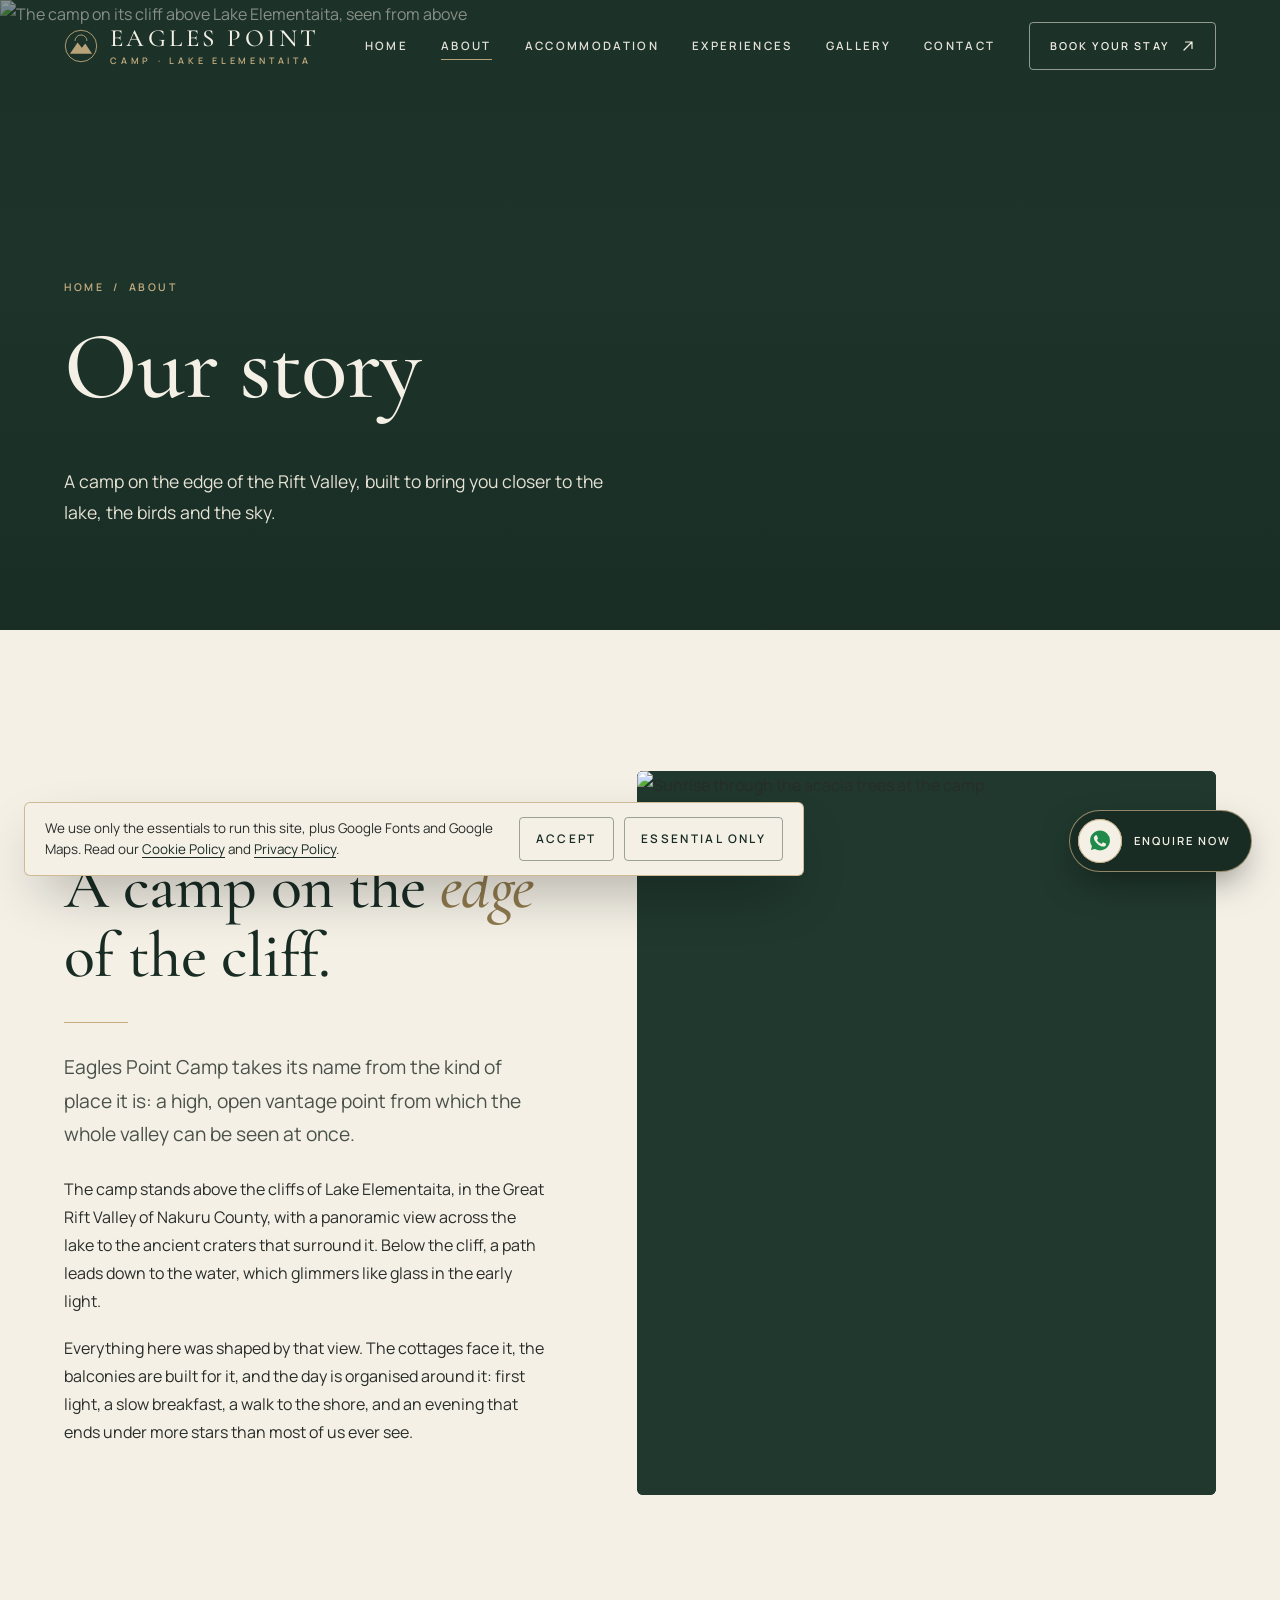
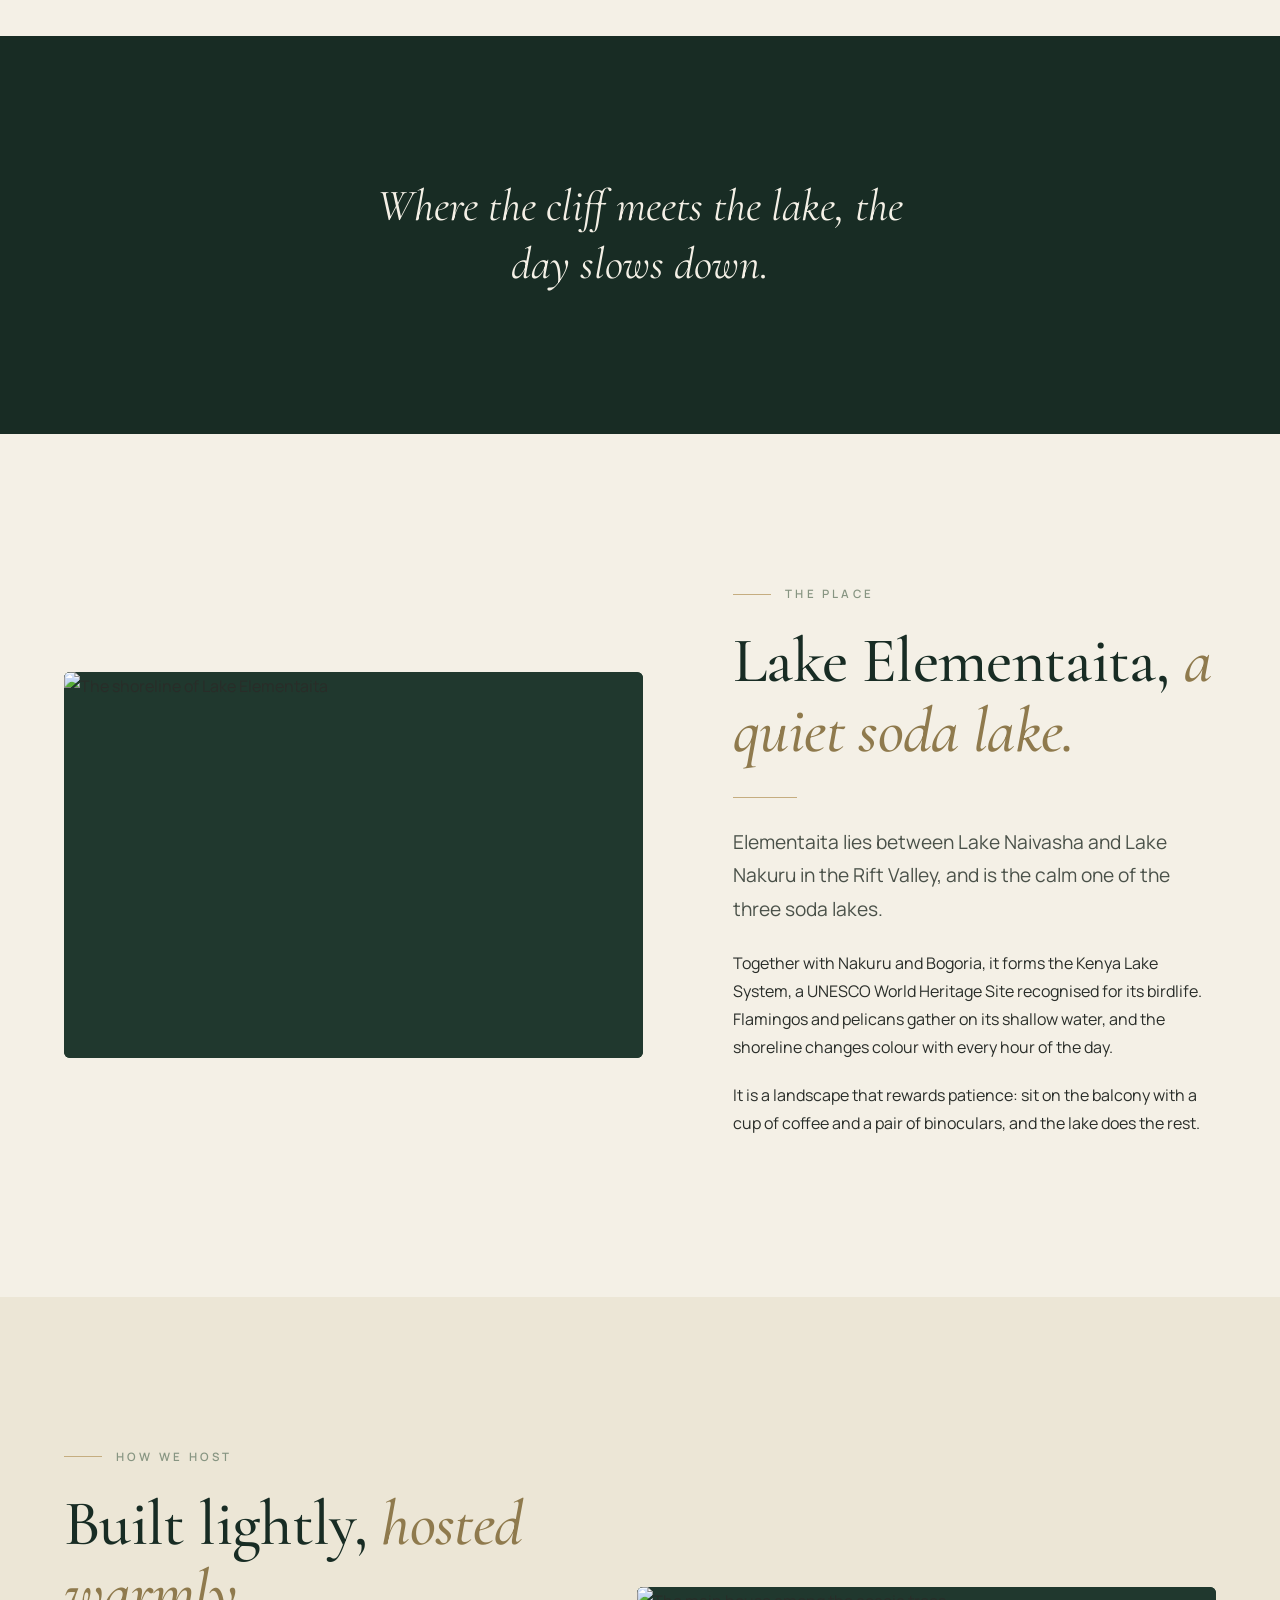
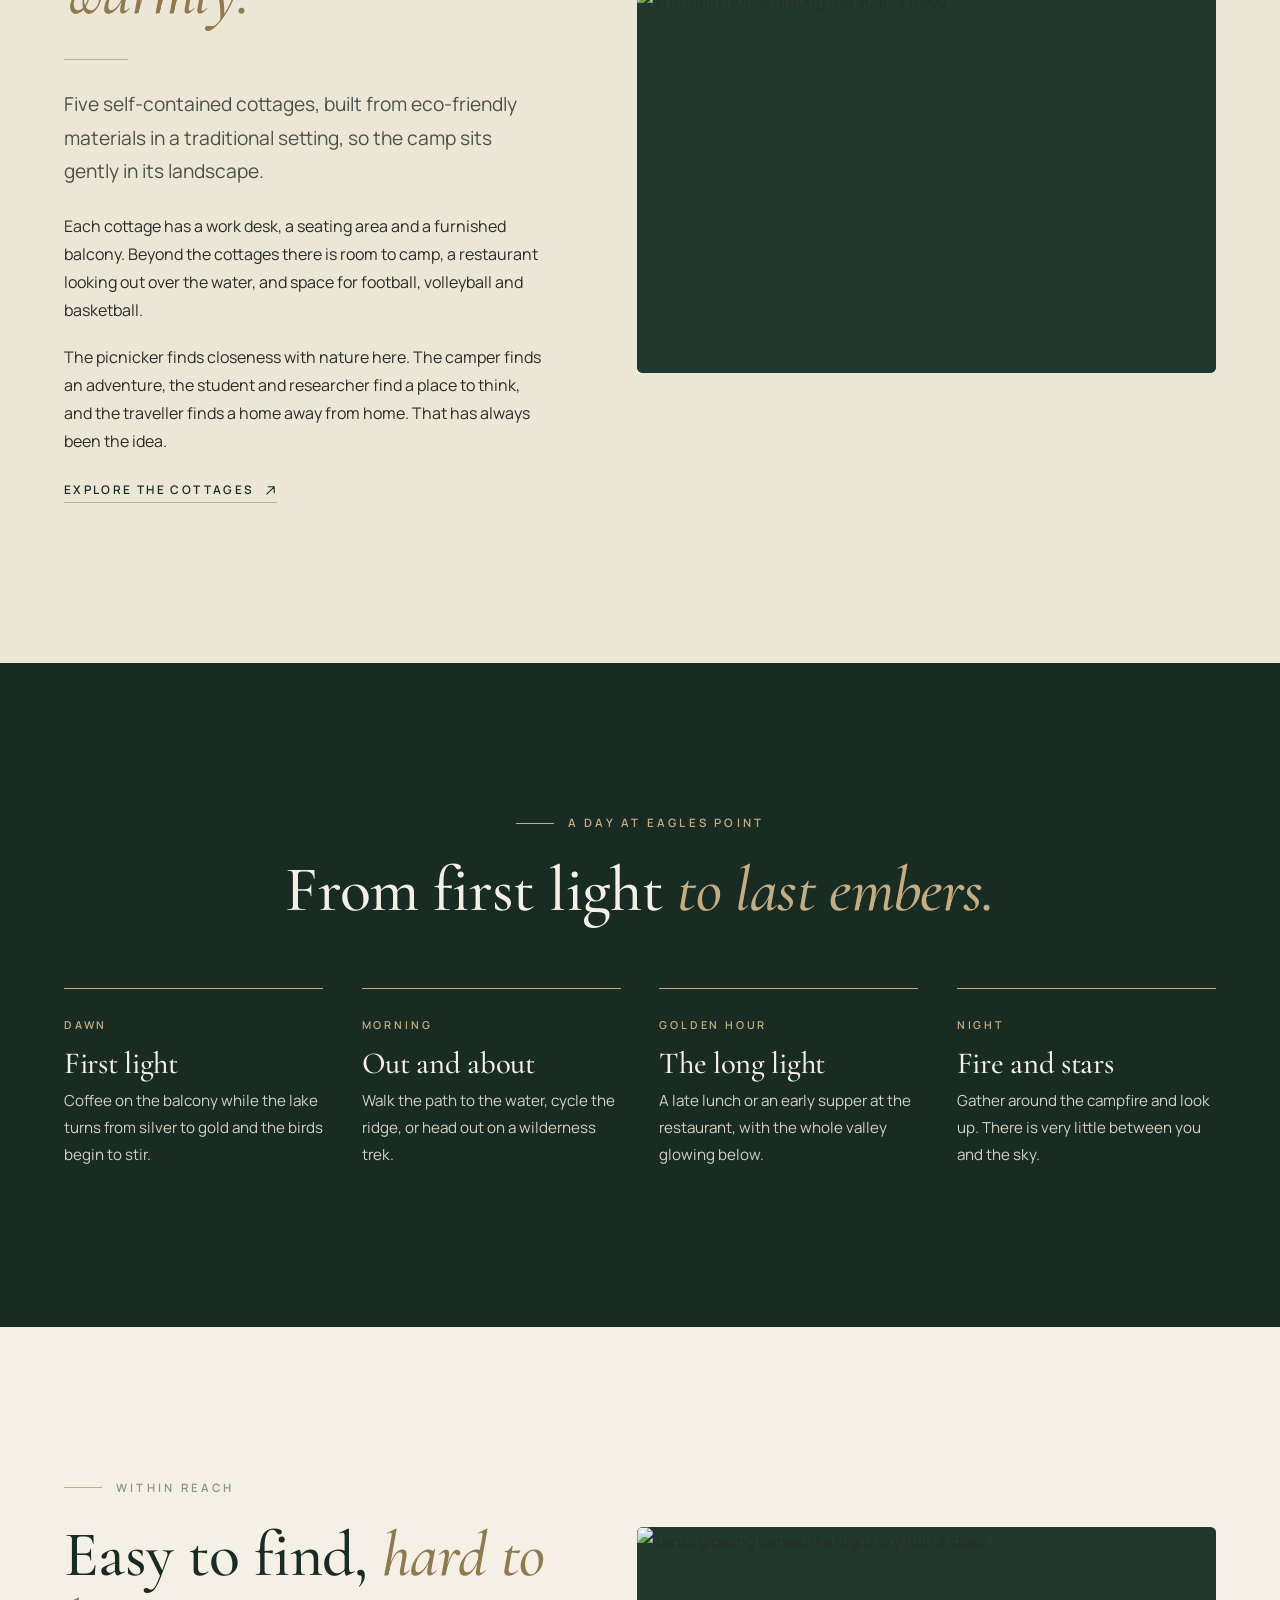
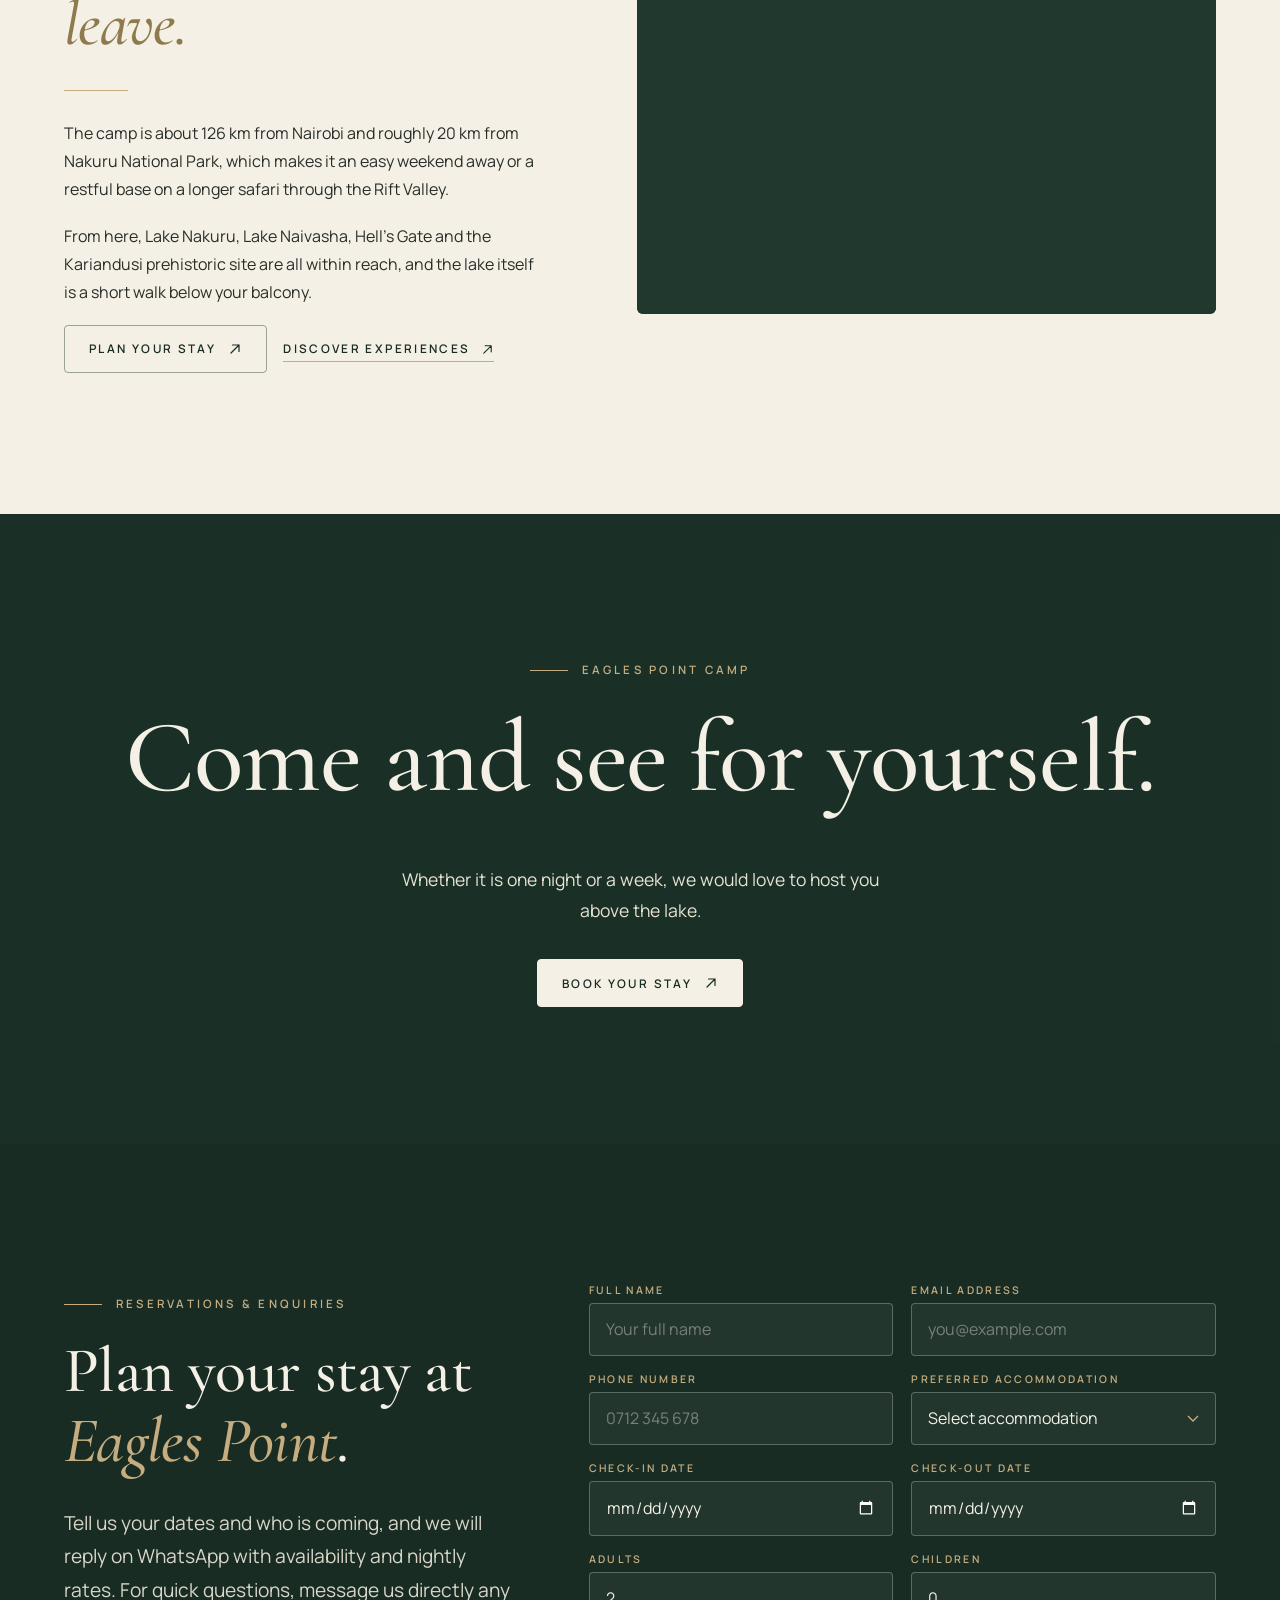
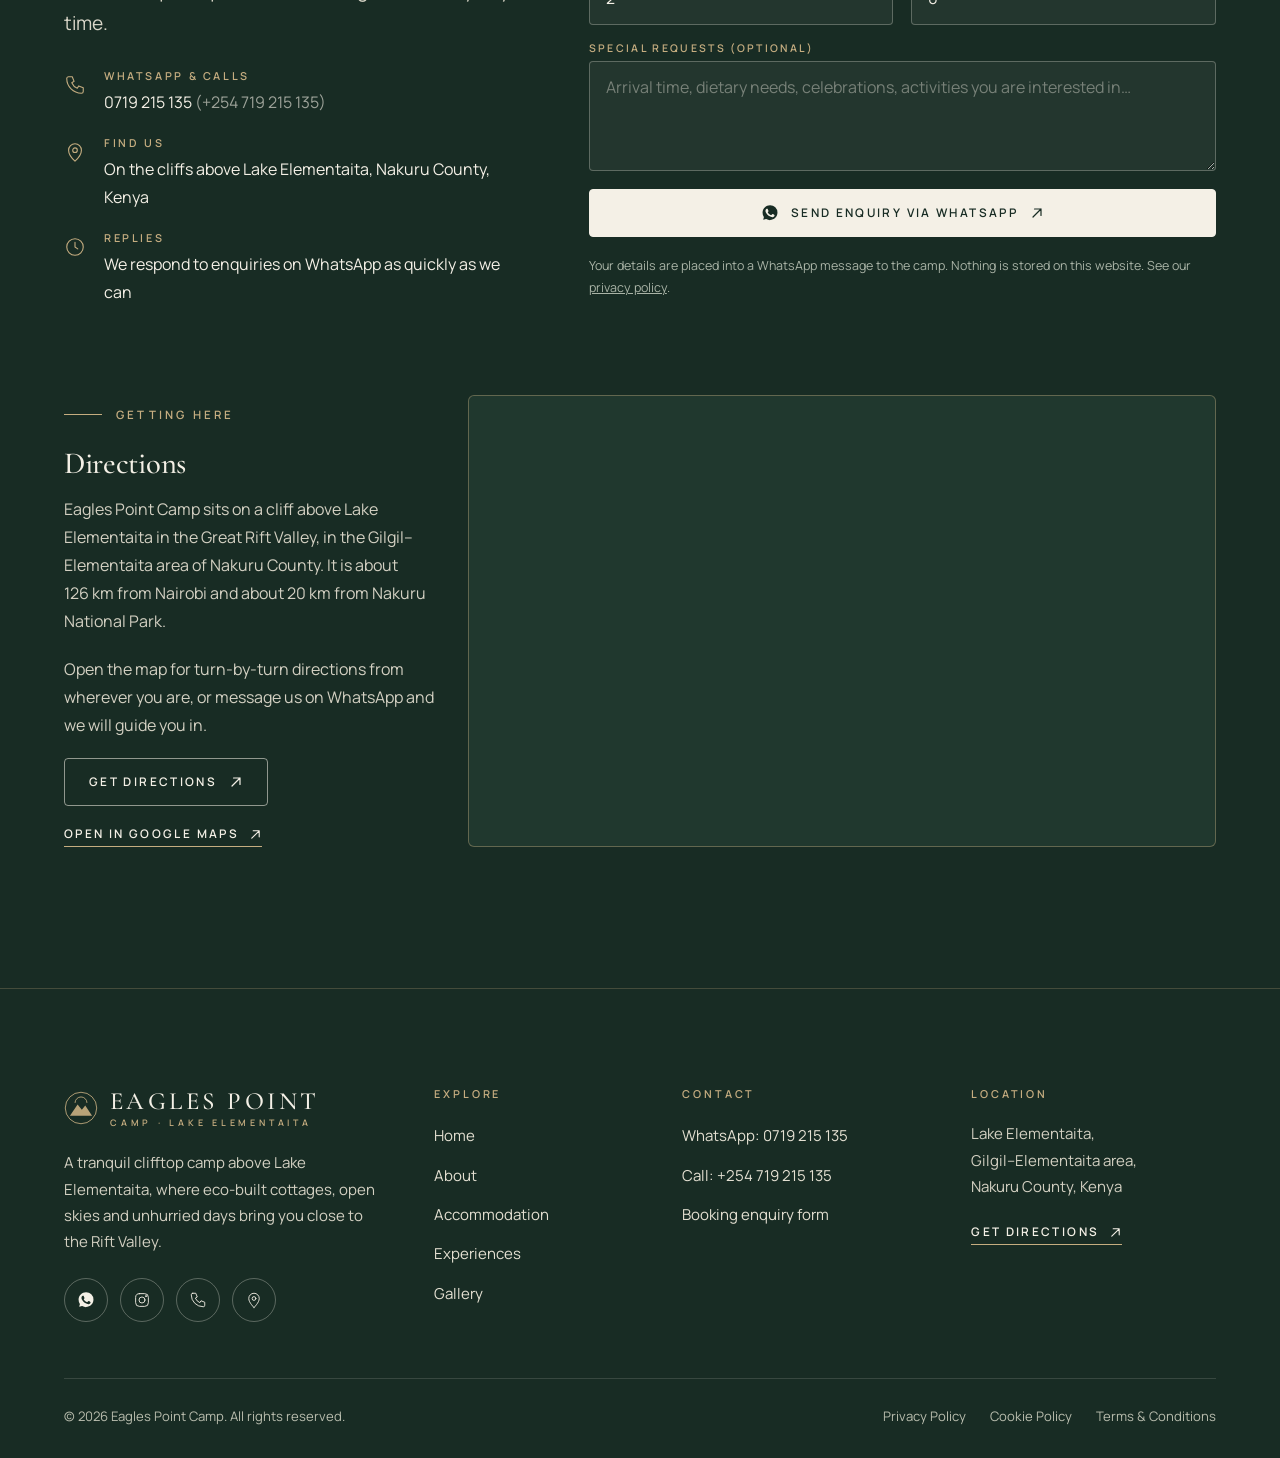
==== about.html @ 7c32947f "Add files via upload" ====
<!doctype html>
<html lang="en">
<head>
<meta charset="utf-8">
<meta name="viewport" content="width=device-width,initial-scale=1,viewport-fit=cover">
<title>Our Story | Eagles Point Camp, Lake Elementaita</title>
<meta name="description" content="The story of Eagles Point Camp: a clifftop retreat above Lake Elementaita in Nakuru County, Kenya, built around eco-friendly cottages, birdlife and open skies.">
<meta name="theme-color" content="#182C24">
<link rel="canonical" href="https://www.eaglespointcamp.co.ke/about.html">
<link rel="icon" href="favicon.svg" type="image/svg+xml">
<meta property="og:type" content="website"><meta property="og:site_name" content="Eagles Point Camp">
<meta property="og:title" content="Our Story | Eagles Point Camp, Lake Elementaita"><meta property="og:description" content="The story of Eagles Point Camp: a clifftop retreat above Lake Elementaita in Nakuru County, Kenya, built around eco-friendly cottages, birdlife and open skies.">
<meta property="og:url" content="https://www.eaglespointcamp.co.ke/about.html"><meta property="og:image" content="https://www.eaglespointcamp.co.ke/images/photo-117.jpg">
<meta name="twitter:card" content="summary_large_image">
<link rel="preconnect" href="https://fonts.googleapis.com"><link rel="preconnect" href="https://fonts.gstatic.com" crossorigin>
<link rel="stylesheet" href="https://fonts.googleapis.com/css2?family=Cormorant+Garamond:ital,wght@0,400;0,500;0,600;1,400;1,500&amp;family=Manrope:wght@400;500;600;700&amp;display=swap">
<link rel="stylesheet" href="css/style.css">
<script>document.documentElement.className+=' js'</script>
</head>
<body>
<a class="skip" href="#main">Skip to content</a>
<header class="site-header">
 <div class="bar">
  <a class="logo" href="index.html" aria-label="Eagles Point Camp, home"><svg viewBox="0 0 40 40" fill="none" aria-hidden="true"><circle cx="20" cy="20" r="18.5" stroke="currentColor" stroke-width="1"/><path d="M7 29l9-13 5 6 4-5 8 12z" fill="currentColor" opacity=".92"/><path d="M13 14a7 7 0 0114 0" stroke="currentColor" stroke-width="1"/></svg><span><b>Eagles Point</b><small>Camp · Lake Elementaita</small></span></a>
  <button class="burger" aria-expanded="false" aria-controls="site-nav" aria-label="Open menu"><span></span><span></span><span></span></button>
  <nav id="site-nav" class="nav" aria-label="Main"><a class="nl" href="index.html">Home</a><a class="nl" href="about.html" aria-current="page">About</a><a class="nl" href="accommodation.html">Accommodation</a><a class="nl" href="experiences.html">Experiences</a><a class="nl" href="experiences.html#gallery">Gallery</a><a class="nl" href="#contact">Contact</a><a class="btn" href="#book">Book Your Stay <svg viewBox="0 0 14 14" fill="none" stroke="currentColor" stroke-width="1.2" stroke-linecap="round" stroke-linejoin="round" aria-hidden="true"><path d="M3 11L11 3M4.5 3H11v6.5"/></svg></a></nav>
 </div>
</header>
<main id="main">
<section class="page-hero"><img src="images/photo-117.jpg" srcset="images/photo-117-800.jpg 800w, images/photo-117.jpg 1920w" sizes="100vw" alt="The camp on its cliff above Lake Elementaita, seen from above" width="1920" height="1081" decoding="async" fetchpriority="high" style="--pos:50% 60%">
 <div class="container"><div class="crumbs"><a href="index.html">Home</a> &nbsp;/&nbsp; About</div><h1>Our story</h1><p>A camp on the edge of the Rift Valley, built to bring you closer to the lake, the birds and the sky.</p></div></section>
<section class="section" aria-labelledby="s1"><div class="container"><div class="split">
 <div><span class="eyebrow rv">Where it begins</span><h2 id="s1" class="rv">A camp on the <em class="gold-i" style="color:#8f7a4d">edge</em> of the cliff.</h2><hr class="rule rv">
  <p class="lead rv">Eagles Point Camp takes its name from the kind of place it is: a high, open vantage point from which the whole valley can be seen at once.</p>
  <p class="rv">The camp stands above the cliffs of Lake Elementaita, in the Great Rift Valley of Nakuru County, with a panoramic view across the lake to the ancient craters that surround it. Below the cliff, a path leads down to the water, which glimmers like glass in the early light.</p>
  <p class="rv">Everything here was shaped by that view. The cottages face it, the balconies are built for it, and the day is organised around it: first light, a slow breakfast, a walk to the shore, and an evening that ends under more stars than most of us ever see.</p></div>
 <div class="col-media"><div class="imgwrap rv zoom" style="aspect-ratio:4/5"><img src="images/photo-113.jpg" srcset="images/photo-113-800.jpg 800w, images/photo-113.jpg 1400w" sizes="(max-width: 760px) 100vw, 50vw" alt="Sunrise through the acacia trees at the camp" width="1400" height="1050" loading="lazy" decoding="async" style="--pos:50% 50%"></div></div>
</div></div></section>

<section class="section dark" aria-label="A guiding thought"><div class="container"><p class="story-quote rv">Where the cliff meets the lake, the day slows down.</p></div></section>

<section class="section" aria-labelledby="s2"><div class="container"><div class="split rev">
 <div><span class="eyebrow rv">The place</span><h2 id="s2" class="rv">Lake Elementaita, <em class="gold-i" style="color:#8f7a4d">a quiet soda lake.</em></h2><hr class="rule rv">
  <p class="lead rv">Elementaita lies between Lake Naivasha and Lake Nakuru in the Rift Valley, and is the calm one of the three soda lakes.</p>
  <p class="rv">Together with Nakuru and Bogoria, it forms the Kenya Lake System, a UNESCO World Heritage Site recognised for its birdlife. Flamingos and pelicans gather on its shallow water, and the shoreline changes colour with every hour of the day.</p>
  <p class="rv">It is a landscape that rewards patience: sit on the balcony with a cup of coffee and a pair of binoculars, and the lake does the rest.</p></div>
 <div class="col-media"><div class="imgwrap rv zoom" style="aspect-ratio:3/2"><img src="images/photo-51.jpg" alt="The shoreline of Lake Elementaita" width="800" height="800" loading="lazy" decoding="async" style="--pos:50% 55%"></div></div>
</div></div></section>

<section class="section alt" aria-labelledby="s3"><div class="container"><div class="split">
 <div><span class="eyebrow rv">How we host</span><h2 id="s3" class="rv">Built lightly, <em class="gold-i" style="color:#8f7a4d">hosted warmly.</em></h2><hr class="rule rv">
  <p class="lead rv">Five self-contained cottages, built from eco-friendly materials in a traditional setting, so the camp sits gently in its landscape.</p>
  <p class="rv">Each cottage has a work desk, a seating area and a furnished balcony. Beyond the cottages there is room to camp, a restaurant looking out over the water, and space for football, volleyball and basketball.</p>
  <p class="rv">The picnicker finds closeness with nature here. The camper finds an adventure, the student and researcher find a place to think, and the traveller finds a home away from home. That has always been the idea.</p>
  <p class="rv"><a class="link" href="accommodation.html">Explore the cottages <svg viewBox="0 0 14 14" fill="none" stroke="currentColor" stroke-width="1.2" stroke-linecap="round" stroke-linejoin="round" aria-hidden="true"><path d="M3 11L11 3M4.5 3H11v6.5"/></svg></a></p></div>
 <div class="col-media"><div class="imgwrap rv zoom" style="aspect-ratio:3/2"><img src="images/photo-30.jpg" srcset="images/photo-30-800.jpg 800w, images/photo-30.jpg 1400w" sizes="(max-width: 760px) 100vw, 50vw" alt="The main house among the acacia trees" width="1400" height="1050" loading="lazy" decoding="async" style="--pos:50% 60%"></div></div>
</div></div></section>

<section class="section dark" aria-labelledby="s4"><div class="container">
 <div class="center rv"><span class="eyebrow">A day at Eagles Point</span><h2 id="s4">From first light <em class="gold-i">to last embers.</em></h2></div>
 <div class="tl mt">
  <div class="rv"><small>Dawn</small><h3>First light</h3><p>Coffee on the balcony while the lake turns from silver to gold and the birds begin to stir.</p></div>
  <div class="rv" style="--d:.1s"><small>Morning</small><h3>Out and about</h3><p>Walk the path to the water, cycle the ridge, or head out on a wilderness trek.</p></div>
  <div class="rv" style="--d:.2s"><small>Golden hour</small><h3>The long light</h3><p>A late lunch or an early supper at the restaurant, with the whole valley glowing below.</p></div>
  <div class="rv" style="--d:.3s"><small>Night</small><h3>Fire and stars</h3><p>Gather around the campfire and look up. There is very little between you and the sky.</p></div>
 </div>
</div></section>

<section class="section" aria-labelledby="s5"><div class="container"><div class="split">
 <div><span class="eyebrow rv">Within reach</span><h2 id="s5" class="rv">Easy to find, <em class="gold-i" style="color:#8f7a4d">hard to leave.</em></h2><hr class="rule rv">
  <p class="rv">The camp is about 126&nbsp;km from Nairobi and roughly 20&nbsp;km from Nakuru National Park, which makes it an easy weekend away or a restful base on a longer safari through the Rift Valley.</p>
  <p class="rv">From here, Lake Nakuru, Lake Naivasha, Hell’s Gate and the Kariandusi prehistoric site are all within reach, and the lake itself is a short walk below your balcony.</p>
  <div class="btns rv"><a class="btn btn--dark" href="#book">Plan your stay <svg viewBox="0 0 14 14" fill="none" stroke="currentColor" stroke-width="1.2" stroke-linecap="round" stroke-linejoin="round" aria-hidden="true"><path d="M3 11L11 3M4.5 3H11v6.5"/></svg></a><a class="link" href="experiences.html">Discover experiences <svg viewBox="0 0 14 14" fill="none" stroke="currentColor" stroke-width="1.2" stroke-linecap="round" stroke-linejoin="round" aria-hidden="true"><path d="M3 11L11 3M4.5 3H11v6.5"/></svg></a></div></div>
 <div class="col-media"><div class="imgwrap rv zoom" style="aspect-ratio:3/2"><img src="images/photo-1p.jpg" alt="Tents glowing beneath a night sky full of stars" width="720" height="514" loading="lazy" decoding="async" style="--pos:50% 70%"></div></div>
</div></div></section>
<section class="cta" aria-labelledby="cta-h">
 <img src="images/photo-121.jpg" srcset="images/photo-121-800.jpg 800w, images/photo-121.jpg 1920w" sizes="100vw" alt="Sunset over Lake Elementaita" width="1920" height="2123" loading="lazy" decoding="async" style="--pos:50% 45%">
 <div class="container rv"><span class="eyebrow" style="justify-content:center;color:var(--gold)">Eagles Point Camp</span><h2 id="cta-h">Come and see for yourself.</h2><p>Whether it is one night or a week, we would love to host you above the lake.</p>
 <a class="btn btn--fill" href="#book">Book Your Stay <svg viewBox="0 0 14 14" fill="none" stroke="currentColor" stroke-width="1.2" stroke-linecap="round" stroke-linejoin="round" aria-hidden="true"><path d="M3 11L11 3M4.5 3H11v6.5"/></svg></a></div>
</section>
<section class="section dark" id="contact" aria-labelledby="contact-h">
 <div class="container">
  <div class="contact-grid">
   <div class="rv">
    <span class="eyebrow">Reservations &amp; enquiries</span>
    <h2 id="contact-h">Plan your stay at <em class="gold-i">Eagles Point</em>.</h2>
    <p class="lead">Tell us your dates and who is coming, and we will reply on WhatsApp with availability and nightly rates. For quick questions, message us directly any time.</p>
    <ul class="info-list">
     <li><svg class="" viewBox="0 0 24 24" fill="none" stroke="currentColor" stroke-width="1.2" stroke-linecap="round" stroke-linejoin="round" aria-hidden="true"><path d="M5 3h4l2 5-2.5 1.5a11 11 0 006 6L16 13l5 2v4a2 2 0 01-2 2A16 16 0 013 5a2 2 0 012-2z"/></svg><div><b>WhatsApp &amp; calls</b><a href="https://wa.me/254719215135" target="_blank" rel="noopener">0719 215 135</a> <span style="opacity:.6">(+254 719 215 135)</span></div></li>
     <li><svg class="" viewBox="0 0 24 24" fill="none" stroke="currentColor" stroke-width="1.2" stroke-linecap="round" stroke-linejoin="round" aria-hidden="true"><path d="M12 22s7-6.5 7-12a7 7 0 10-14 0c0 5.5 7 12 7 12z"/><circle cx="12" cy="10" r="2.5"/></svg><div><b>Find us</b>On the cliffs above Lake Elementaita, Nakuru County, Kenya</div></li>
     <li><svg class="" viewBox="0 0 24 24" fill="none" stroke="currentColor" stroke-width="1.2" stroke-linecap="round" stroke-linejoin="round" aria-hidden="true"><circle cx="12" cy="12" r="9"/><path d="M12 7v5l3 2"/></svg><div><b>Replies</b>We respond to enquiries on WhatsApp as quickly as we can</div></li>
    </ul>
   </div>
   <div class="rv" style="--d:.12s" id="book"><form class="form" id="bookform" data-wa novalidate aria-label="Booking enquiry">
 <div class="fields two"><div class="field"><label for="f-name">Full name</label><input id="f-name" name="name" type="text" placeholder="Your full name" required autocomplete="name"><span class="err" role="alert"></span></div><div class="field"><label for="f-email">Email address</label><input id="f-email" name="email" type="email" placeholder="you@example.com" required autocomplete="email"><span class="err" role="alert"></span></div></div>
 <div class="fields two"><div class="field"><label for="f-phone">Phone number</label><input id="f-phone" name="phone" type="tel" placeholder="0712 345 678" required autocomplete="tel"><span class="err" role="alert"></span></div>
  <div class="field"><label for="f-room">Preferred accommodation</label><select id="f-room" name="room" required><option value="">Select accommodation</option><option value="Single Cottage Room">Single Cottage Room</option><option value="Double Cottage Room">Double Cottage Room</option><option value="Twin Cottage Room">Twin Cottage Room</option><option value="Camping">Camping</option><option value="Not sure yet, please advise">Not sure yet, please advise</option></select><span class="err" role="alert"></span></div></div>
 <div class="fields two"><div class="field"><label for="f-in">Check-in date</label><input id="f-in" name="checkin" type="date" placeholder="" required><span class="err" role="alert"></span></div><div class="field"><label for="f-out">Check-out date</label><input id="f-out" name="checkout" type="date" placeholder="" required><span class="err" role="alert"></span></div></div>
 <div class="fields two"><div class="field"><label for="f-ad">Adults</label><input id="f-ad" name="adults" type="number" placeholder="2" required min="1" max="40" value="2" inputmode="numeric"><span class="err" role="alert"></span></div><div class="field"><label for="f-ch">Children</label><input id="f-ch" name="children" type="number" placeholder="0" min="0" max="40" value="0" inputmode="numeric"><span class="err" role="alert"></span></div></div>
 <div class="field"><label for="f-msg">Special requests (optional)</label><textarea id="f-msg" name="message" placeholder="Arrival time, dietary needs, celebrations, activities you are interested in…"></textarea><span class="err" role="alert"></span></div>
 <button class="btn btn--fill btn--block" type="submit"><svg class="wa" viewBox="0 0 24 24" fill="currentColor" aria-hidden="true"><path d="M17.47 14.38c-.3-.15-1.76-.87-2.03-.97-.27-.1-.47-.15-.67.15-.2.3-.77.97-.94 1.17-.17.2-.35.22-.65.07-.3-.15-1.26-.46-2.4-1.48-.89-.79-1.49-1.77-1.66-2.07-.17-.3-.02-.46.13-.61.13-.13.3-.35.45-.52.15-.17.2-.3.3-.5.1-.2.05-.37-.02-.52-.07-.15-.67-1.62-.92-2.22-.24-.58-.49-.5-.67-.51h-.57c-.2 0-.52.07-.8.37-.27.3-1.04 1.02-1.04 2.48 0 1.46 1.07 2.88 1.21 3.08.15.2 2.1 3.2 5.08 4.49.71.31 1.26.49 1.69.63.71.23 1.36.2 1.87.12.57-.09 1.76-.72 2.01-1.41.25-.69.25-1.29.17-1.41-.07-.12-.27-.2-.57-.35zM12.05 21.5h-.01a9.9 9.9 0 01-5.03-1.38l-.36-.21-3.74.98 1-3.65-.24-.37A9.86 9.86 0 012.1 11.4C2.1 5.93 6.58 1.5 12.05 1.5c2.65 0 5.14 1.03 7.01 2.9a9.82 9.82 0 012.9 7c0 5.47-4.46 9.9-9.91 9.9z"/></svg> Send Enquiry via WhatsApp <svg viewBox="0 0 14 14" fill="none" stroke="currentColor" stroke-width="1.2" stroke-linecap="round" stroke-linejoin="round" aria-hidden="true"><path d="M3 11L11 3M4.5 3H11v6.5"/></svg></button>
 <p class="hint">Your details are placed into a WhatsApp message to the camp. Nothing is stored on this website. See our <a href="privacy-policy.html" style="text-decoration:underline">privacy policy</a>.</p>
 <div class="form-status" role="status" aria-live="polite"></div>
</form></div>
  </div>
  <div class="map-wrap">
   <div class="rv">
    <span class="eyebrow">Getting here</span>
    <h3>Directions</h3>
    <p style="color:#d3d0c2">Eagles Point Camp sits on a cliff above Lake Elementaita in the Great Rift Valley, in the Gilgil–Elementaita area of Nakuru County. It is about 126&nbsp;km from Nairobi and about 20&nbsp;km from Nakuru National Park.</p>
    <p style="color:#d3d0c2">Open the map for turn-by-turn directions from wherever you are, or message us on WhatsApp and we will guide you in.</p>
    <div class="btns"><a class="btn" href="https://www.google.com/maps/dir/?api=1&amp;destination=Eagles+Point+Camp,+Lake+Elementaita,+Nakuru,+Kenya" target="_blank" rel="noopener">Get Directions <svg viewBox="0 0 14 14" fill="none" stroke="currentColor" stroke-width="1.2" stroke-linecap="round" stroke-linejoin="round" aria-hidden="true"><path d="M3 11L11 3M4.5 3H11v6.5"/></svg></a><a class="link" href="https://www.google.com/maps/search/?api=1&amp;query=Eagles+Point+Camp,+Lake+Elementaita,+Nakuru,+Kenya" target="_blank" rel="noopener">Open in Google Maps <svg viewBox="0 0 14 14" fill="none" stroke="currentColor" stroke-width="1.2" stroke-linecap="round" stroke-linejoin="round" aria-hidden="true"><path d="M3 11L11 3M4.5 3H11v6.5"/></svg></a></div>
   </div>
   <div class="frame rv" style="--d:.1s"><iframe title="Map showing Eagles Point Camp near Lake Elementaita" src="https://www.google.com/maps?q=Eagles+Point+Camp,+Lake+Elementaita,+Nakuru,+Kenya&amp;output=embed" loading="lazy" referrerpolicy="no-referrer-when-downgrade" allowfullscreen></iframe></div>
  </div>
 </div>
</section>
<footer class="site-footer">
 <div class="container">
  <div class="f-grid">
   <div>
    <a class="logo" href="index.html"><svg viewBox="0 0 40 40" fill="none" aria-hidden="true"><circle cx="20" cy="20" r="18.5" stroke="currentColor" stroke-width="1"/><path d="M7 29l9-13 5 6 4-5 8 12z" fill="currentColor" opacity=".92"/><path d="M13 14a7 7 0 0114 0" stroke="currentColor" stroke-width="1"/></svg><span><b>Eagles Point</b><small>Camp · Lake Elementaita</small></span></a>
    <p>A tranquil clifftop camp above Lake Elementaita, where eco-built cottages, open skies and unhurried days bring you close to the Rift Valley.</p>
    <div class="socials">
     <a href="https://wa.me/254719215135" target="_blank" rel="noopener" aria-label="Chat with us on WhatsApp"><svg class="wa" viewBox="0 0 24 24" fill="currentColor" aria-hidden="true"><path d="M17.47 14.38c-.3-.15-1.76-.87-2.03-.97-.27-.1-.47-.15-.67.15-.2.3-.77.97-.94 1.17-.17.2-.35.22-.65.07-.3-.15-1.26-.46-2.4-1.48-.89-.79-1.49-1.77-1.66-2.07-.17-.3-.02-.46.13-.61.13-.13.3-.35.45-.52.15-.17.2-.3.3-.5.1-.2.05-.37-.02-.52-.07-.15-.67-1.62-.92-2.22-.24-.58-.49-.5-.67-.51h-.57c-.2 0-.52.07-.8.37-.27.3-1.04 1.02-1.04 2.48 0 1.46 1.07 2.88 1.21 3.08.15.2 2.1 3.2 5.08 4.49.71.31 1.26.49 1.69.63.71.23 1.36.2 1.87.12.57-.09 1.76-.72 2.01-1.41.25-.69.25-1.29.17-1.41-.07-.12-.27-.2-.57-.35zM12.05 21.5h-.01a9.9 9.9 0 01-5.03-1.38l-.36-.21-3.74.98 1-3.65-.24-.37A9.86 9.86 0 012.1 11.4C2.1 5.93 6.58 1.5 12.05 1.5c2.65 0 5.14 1.03 7.01 2.9a9.82 9.82 0 012.9 7c0 5.47-4.46 9.9-9.91 9.9z"/></svg></a>
     <a href="https://www.instagram.com/eaglespointcamp" target="_blank" rel="noopener" aria-label="Instagram"><svg viewBox="0 0 24 24" fill="none" stroke="currentColor" stroke-width="1.2" stroke-linecap="round" stroke-linejoin="round" aria-hidden="true"><rect x="3.5" y="3.5" width="17" height="17" rx="5"/><circle cx="12" cy="12" r="4"/><circle cx="17.2" cy="6.8" r=".6" fill="currentColor"/></svg></a>
     <a href="tel:+254719215135" aria-label="Call Eagles Point Camp"><svg class="" viewBox="0 0 24 24" fill="none" stroke="currentColor" stroke-width="1.2" stroke-linecap="round" stroke-linejoin="round" aria-hidden="true"><path d="M5 3h4l2 5-2.5 1.5a11 11 0 006 6L16 13l5 2v4a2 2 0 01-2 2A16 16 0 013 5a2 2 0 012-2z"/></svg></a>
     <a href="https://www.google.com/maps/search/?api=1&amp;query=Eagles+Point+Camp,+Lake+Elementaita,+Nakuru,+Kenya" target="_blank" rel="noopener" aria-label="Find us on Google Maps"><svg class="" viewBox="0 0 24 24" fill="none" stroke="currentColor" stroke-width="1.2" stroke-linecap="round" stroke-linejoin="round" aria-hidden="true"><path d="M12 22s7-6.5 7-12a7 7 0 10-14 0c0 5.5 7 12 7 12z"/><circle cx="12" cy="10" r="2.5"/></svg></a>
    </div>
   </div>
   <div><h4>Explore</h4><ul class="f-links"><li><a href="index.html">Home</a></li><li><a href="about.html">About</a></li><li><a href="accommodation.html">Accommodation</a></li><li><a href="experiences.html">Experiences</a></li><li><a href="experiences.html#gallery">Gallery</a></li></ul></div>
   <div><h4>Contact</h4><ul class="f-links"><li><a href="https://wa.me/254719215135" target="_blank" rel="noopener">WhatsApp: 0719 215 135</a></li><li><a href="tel:+254719215135">Call: +254 719 215 135</a></li><li><a href="#book">Booking enquiry form</a></li></ul></div>
   <div><h4>Location</h4><p>Lake Elementaita,<br>Gilgil–Elementaita area,<br>Nakuru County, Kenya</p><p style="margin-top:10px"><a class="link" style="color:var(--ivory)" href="https://www.google.com/maps/dir/?api=1&amp;destination=Eagles+Point+Camp,+Lake+Elementaita,+Nakuru,+Kenya" target="_blank" rel="noopener">Get directions <svg viewBox="0 0 14 14" fill="none" stroke="currentColor" stroke-width="1.2" stroke-linecap="round" stroke-linejoin="round" aria-hidden="true"><path d="M3 11L11 3M4.5 3H11v6.5"/></svg></a></p></div>
  </div>
  <div class="f-bottom">
   <span>© <span data-year>2026</span> Eagles Point Camp. All rights reserved.</span>
   <nav aria-label="Legal"><a href="privacy-policy.html">Privacy Policy</a><a href="cookie-policy.html">Cookie Policy</a><a href="terms-and-conditions.html">Terms &amp; Conditions</a></nav>
  </div>
 </div>
</footer>
<a class="fab" href="https://wa.me/254719215135?text=Hello%20Eagles%20Point%20Camp%2C%20I%20would%20like%20to%20enquire%20about%20rooms%20and%20rates." target="_blank" rel="noopener" aria-label="Enquire now on WhatsApp"><i><svg class="wa" viewBox="0 0 24 24" fill="currentColor" aria-hidden="true"><path d="M17.47 14.38c-.3-.15-1.76-.87-2.03-.97-.27-.1-.47-.15-.67.15-.2.3-.77.97-.94 1.17-.17.2-.35.22-.65.07-.3-.15-1.26-.46-2.4-1.48-.89-.79-1.49-1.77-1.66-2.07-.17-.3-.02-.46.13-.61.13-.13.3-.35.45-.52.15-.17.2-.3.3-.5.1-.2.05-.37-.02-.52-.07-.15-.67-1.62-.92-2.22-.24-.58-.49-.5-.67-.51h-.57c-.2 0-.52.07-.8.37-.27.3-1.04 1.02-1.04 2.48 0 1.46 1.07 2.88 1.21 3.08.15.2 2.1 3.2 5.08 4.49.71.31 1.26.49 1.69.63.71.23 1.36.2 1.87.12.57-.09 1.76-.72 2.01-1.41.25-.69.25-1.29.17-1.41-.07-.12-.27-.2-.57-.35zM12.05 21.5h-.01a9.9 9.9 0 01-5.03-1.38l-.36-.21-3.74.98 1-3.65-.24-.37A9.86 9.86 0 012.1 11.4C2.1 5.93 6.58 1.5 12.05 1.5c2.65 0 5.14 1.03 7.01 2.9a9.82 9.82 0 012.9 7c0 5.47-4.46 9.9-9.91 9.9z"/></svg></i><span>Enquire Now</span></a>
<div class="cookie" role="dialog" aria-label="Cookie notice" aria-live="polite">
 <p>We use only the essentials to run this site, plus Google Fonts and Google Maps. Read our <a href="cookie-policy.html">Cookie Policy</a> and <a href="privacy-policy.html">Privacy Policy</a>.</p>
 <div class="btns"><button class="btn btn--dark" data-cookie="accepted" type="button">Accept</button><button class="btn btn--dark" data-cookie="essential" type="button">Essential only</button></div>
</div>
<script src="js/main.js" defer></script>
</body>
</html>
---- css/style.css ----
/* Eagles Point Camp — stylesheet
   Palette: forest #182C24 · ivory #F4F0E6 · sage #879582 · gold #C5AD80 · charcoal #292D29 · white #FFF */
:root{
  --forest:#182C24; --forest-2:#20382e; --ivory:#F4F0E6; --ivory-2:#ece6d6; --sage:#879582; --gold:#C5AD80; --charcoal:#292D29; --white:#fff;
  --serif:'Cormorant Garamond','Playfair Display',Georgia,'Times New Roman',serif;
  --sans:'Manrope','Inter',system-ui,-apple-system,'Segoe UI',Roboto,sans-serif;
  --gutter:clamp(20px,5vw,72px); --max:1280px; --radius:6px;
  --ease:cubic-bezier(.22,.7,.2,1);
}
*,*::before,*::after{box-sizing:border-box}
html{-webkit-text-size-adjust:100%;scroll-padding-top:24px}
@media (prefers-reduced-motion:no-preference){html{scroll-behavior:smooth}}
body{margin:0;font-family:var(--sans);font-size:16px;line-height:1.75;color:var(--charcoal);background:var(--ivory);-webkit-font-smoothing:antialiased;overflow-x:hidden}
img,svg{display:block;max-width:100%}
img{height:auto;background:var(--forest-2)}
a{color:inherit;text-decoration:none}
h1,h2,h3,h4{font-family:var(--serif);font-weight:500;line-height:1.08;margin:0 0 .5em;letter-spacing:-.01em;color:var(--forest)}
h1{font-size:clamp(3rem,9vw,7.2rem)} h2{font-size:clamp(2.2rem,5vw,4rem)} h3{font-size:clamp(1.5rem,2.4vw,2rem)}
p{margin:0 0 1.2em}
ul{margin:0;padding:0;list-style:none}
:focus-visible{outline:2px solid var(--gold);outline-offset:3px}
.skip{position:absolute;left:-999px;top:8px;background:var(--ivory);color:var(--forest);padding:10px 16px;z-index:200;border-radius:4px}
.skip:focus{left:8px}
.container{width:100%;max-width:calc(var(--max) + var(--gutter)*2);margin:0 auto;padding:0 var(--gutter)}
.section{padding:clamp(72px,11vw,150px) 0;position:relative}
.dark{background:var(--forest);color:var(--ivory)} .dark h1,.dark h2,.dark h3,.dark h4{color:var(--ivory)}
.alt{background:var(--ivory-2)}
.eyebrow{display:inline-flex;align-items:center;gap:14px;font-size:.72rem;letter-spacing:.28em;text-transform:uppercase;font-weight:600;color:var(--sage);margin-bottom:22px}
.eyebrow::before{content:"";width:38px;height:1px;background:var(--gold)}
.dark .eyebrow,.hero .eyebrow,.page-hero .eyebrow{color:var(--gold)}
.lead{font-size:clamp(1.05rem,1.5vw,1.2rem);max-width:56ch;color:#4a5149} .dark .lead{color:#d9d6c8}
.rule{width:64px;height:1px;background:var(--gold);border:0;margin:28px 0}
em.gold,.gold-i{font-style:italic;color:var(--gold)}
.narrow{max-width:62ch}

/* ---------- Buttons ---------- */
.btn{--bc:rgba(244,240,230,.55);display:inline-flex;align-items:center;gap:12px;padding:14px 24px;border:1px solid var(--bc);border-radius:4px;background:transparent;color:var(--ivory);font:600 .74rem/1 var(--sans);letter-spacing:.2em;text-transform:uppercase;cursor:pointer;transition:background .4s var(--ease),border-color .4s,color .4s,transform .4s var(--ease);min-height:48px}
.btn svg{width:14px;height:14px;transition:transform .4s var(--ease);flex:none}
.btn:hover{background:rgba(244,240,230,.1);border-color:var(--ivory)} .btn:hover svg{transform:translate(3px,-3px)}
.btn--dark{--bc:rgba(24,44,36,.4);color:var(--forest)} .btn--dark:hover{background:rgba(24,44,36,.06);border-color:var(--forest)}
.btn--fill{background:var(--ivory);color:var(--forest);border-color:var(--ivory)} .btn--fill:hover{background:var(--white);border-color:var(--white)}
.btn--block{width:100%;justify-content:center}
.btn--circle svg.circ{width:20px;height:20px;border:1px solid currentColor;border-radius:50%;padding:4px}
.link{display:inline-flex;align-items:center;gap:10px;font:600 .74rem/1 var(--sans);letter-spacing:.2em;text-transform:uppercase;color:var(--forest);padding:6px 0;position:relative}
.link::after{content:"";position:absolute;left:0;right:0;bottom:0;height:1px;background:var(--gold);transform-origin:left;transition:transform .5s var(--ease)}
.link:hover::after{transform:scaleX(.35)} .link svg{width:13px;height:13px;transition:transform .4s var(--ease)} .link:hover svg{transform:translate(3px,-3px)}
.dark .link,.hero .link,.page-hero .link{color:var(--ivory)}
.btns{display:flex;flex-wrap:wrap;gap:16px;align-items:center}

/* colour-changing accents (accommodation) */
@keyframes hueshift{0%{background-position:0% 50%}100%{background-position:200% 50%}}
.colorshift{background:linear-gradient(90deg,var(--forest),var(--sage),var(--gold),var(--sage),var(--forest));background-size:200% 100%;-webkit-background-clip:text;background-clip:text;-webkit-text-fill-color:transparent;color:transparent;animation:hueshift 9s linear infinite}
.dark .colorshift{background-image:linear-gradient(90deg,var(--ivory),var(--gold),var(--sage),var(--gold),var(--ivory))}
@keyframes btncycle{0%,100%{border-color:var(--forest);color:var(--forest)}33%{border-color:var(--sage);color:#5d6d58}66%{border-color:var(--gold);color:#8f7a4d}}
.btn--cycle{--bc:var(--forest);animation:btncycle 7s ease-in-out infinite}
.btn--cycle:hover{background:var(--forest);color:var(--ivory);animation:none;border-color:var(--forest)}

/* ---------- Header ---------- */
.site-header{position:absolute;top:0;left:0;right:0;z-index:50;padding:22px 0}
.site-header .bar{display:flex;align-items:center;justify-content:space-between;gap:24px;padding:0 var(--gutter);max-width:calc(var(--max) + var(--gutter)*2);margin:0 auto}
.logo{display:flex;align-items:center;gap:12px;color:var(--ivory);line-height:1}
.logo svg{width:34px;height:34px;flex:none;color:var(--gold)}
.logo b{display:block;font:500 1.55rem/1 var(--serif);letter-spacing:.14em;text-transform:uppercase}
.logo small{display:block;font:600 .56rem/1 var(--sans);letter-spacing:.42em;text-transform:uppercase;color:var(--gold);margin-top:6px}
.nav{display:flex;align-items:center;gap:clamp(18px,2.6vw,40px)}
.nav a.nl{font:600 .72rem/1 var(--sans);letter-spacing:.2em;text-transform:uppercase;color:var(--ivory);padding:10px 0;position:relative;opacity:.92}
.nav a.nl::after{content:"";position:absolute;left:0;right:0;bottom:2px;height:1px;background:var(--gold);transform:scaleX(0);transform-origin:left;transition:transform .45s var(--ease)}
.nav a.nl:hover::after,.nav a.nl[aria-current="page"]::after{transform:scaleX(1)}
.nav .btn{padding:12px 20px;font-size:.68rem}
.burger{display:none;width:48px;height:48px;border:1px solid rgba(244,240,230,.5);border-radius:4px;background:transparent;color:var(--ivory);cursor:pointer;position:relative}
.burger span{position:absolute;left:13px;right:13px;height:1px;background:currentColor;transition:transform .4s var(--ease),opacity .3s}
.burger span:nth-child(1){top:17px}.burger span:nth-child(2){top:23px}.burger span:nth-child(3){top:29px}
.menu-open .burger span:nth-child(1){transform:translateY(6px) rotate(45deg)}.menu-open .burger span:nth-child(2){opacity:0}.menu-open .burger span:nth-child(3){transform:translateY(-6px) rotate(-45deg)}
@media (max-width:1060px){
  .burger{display:block;z-index:70}
  .nav{position:fixed;inset:0;background:var(--forest);flex-direction:column;justify-content:center;align-items:flex-start;gap:6px;padding:90px var(--gutter) 40px;opacity:0;visibility:hidden;transform:translateY(-12px);transition:opacity .45s var(--ease),transform .45s var(--ease),visibility .45s;z-index:60;overflow-y:auto}
  .menu-open .nav{opacity:1;visibility:visible;transform:none}
  .menu-open .logo{position:relative;z-index:70}
  .nav a.nl{font:500 clamp(2rem,9vw,3rem)/1.25 var(--serif);letter-spacing:.02em;text-transform:none;padding:6px 0;opacity:1}
  .nav .btn{margin-top:26px;font-size:.74rem}
  body.menu-open{overflow:hidden}
}
@media (max-width:420px){.logo b{font-size:1.25rem}.logo small{letter-spacing:.3em}.logo svg{width:28px;height:28px}}

/* ---------- Hero & slideshow ---------- */
.hero{position:relative;min-height:100vh;min-height:100svh;display:flex;align-items:flex-end;color:var(--ivory);overflow:hidden;background:var(--forest)}
.slides{position:absolute;inset:0}
.slide{position:absolute;inset:0;opacity:0;transition:opacity 1.6s ease}
.slide.is-active{opacity:1}
.slide img{width:100%;height:100%;object-fit:cover;object-position:var(--pos,50% 50%);transform:scale(1.02)}
@media (prefers-reduced-motion:no-preference){.slide.is-active img{animation:kb 14s ease-out forwards}}
@keyframes kb{from{transform:scale(1.02)}to{transform:scale(1.11)}}
.hero::after{content:"";position:absolute;inset:0;background:linear-gradient(90deg,rgba(24,44,36,.82) 0%,rgba(24,44,36,.45) 48%,rgba(24,44,36,.12) 100%),linear-gradient(0deg,rgba(24,44,36,.78) 0%,rgba(24,44,36,0) 42%),linear-gradient(180deg,rgba(24,44,36,.55) 0%,rgba(24,44,36,0) 26%);z-index:1}
.hero-inner{position:relative;z-index:2;width:100%;padding-bottom:clamp(110px,15vh,170px);padding-top:150px}
.hero h1{color:var(--ivory);margin-bottom:.22em;max-width:9.5ch}
.hero h1 em{font-style:italic;color:var(--gold);font-weight:400}
.hero p.sub{max-width:46ch;font-size:clamp(1rem,1.6vw,1.2rem);color:#e8e4d6;margin-bottom:34px}
.hero .tag{font:600 .7rem/1 var(--sans);letter-spacing:.34em;text-transform:uppercase;color:var(--ivory);opacity:.85;margin-top:30px;display:block}
.slide-ui{position:absolute;z-index:3;right:calc(var(--gutter) + 210px);bottom:clamp(34px,6vh,60px);display:flex;align-items:center;gap:18px}
.dots{display:flex;gap:8px}
.dots button{width:34px;height:20px;background:none;border:0;padding:0;cursor:pointer;position:relative}
.dots button::before{content:"";position:absolute;left:0;right:0;top:9px;height:1px;background:rgba(244,240,230,.4)}
.dots button::after{content:"";position:absolute;left:0;top:9px;height:1px;width:0;background:var(--gold)}
.dots button.is-active::after{width:100%;transition:width 6s linear}
.dots button.is-done::after{width:100%}
.arrow-btn{width:44px;height:44px;border:1px solid rgba(244,240,230,.45);border-radius:50%;background:transparent;color:var(--ivory);cursor:pointer;display:grid;place-items:center;transition:background .3s,border-color .3s}
.arrow-btn:hover{background:rgba(244,240,230,.12);border-color:var(--ivory)} .arrow-btn svg{width:14px;height:14px}
.scroll-cue{position:absolute;z-index:3;left:var(--gutter);bottom:clamp(30px,5vh,52px);display:flex;align-items:center;gap:14px;font:600 .64rem/1 var(--sans);letter-spacing:.3em;text-transform:uppercase;color:var(--ivory);opacity:.85}
.scroll-cue i{display:block;width:1px;height:46px;background:rgba(244,240,230,.35);position:relative;overflow:hidden}
.scroll-cue i::after{content:"";position:absolute;left:0;top:-50%;width:1px;height:50%;background:var(--gold);animation:cue 2.2s ease-in-out infinite}
@keyframes cue{to{top:100%}}
@media (max-width:760px){
  .hero{align-items:flex-end}
  .hero::after{background:linear-gradient(0deg,rgba(24,44,36,.92) 0%,rgba(24,44,36,.55) 50%,rgba(24,44,36,.3) 100%),linear-gradient(180deg,rgba(24,44,36,.55) 0%,rgba(24,44,36,0) 24%)}
  .hero-inner{padding-bottom:128px}
  .scroll-cue span{display:none}.scroll-cue{bottom:36px}
  .slide-ui{right:calc(var(--gutter) + 70px);bottom:44px;gap:10px}.arrow-btn{display:none}.dots button{width:22px}
  .btns .btn{flex:1 1 100%;justify-content:space-between}
}

/* page hero (inner pages) */
.page-hero{position:relative;min-height:70vh;min-height:70svh;display:flex;align-items:flex-end;color:var(--ivory);overflow:hidden;background:var(--forest)}
.page-hero>img{position:absolute;inset:0;width:100%;height:100%;object-fit:cover;object-position:var(--pos,50% 50%)}
.page-hero::after{content:"";position:absolute;inset:0;background:linear-gradient(0deg,rgba(24,44,36,.88) 0%,rgba(24,44,36,.35) 55%,rgba(24,44,36,.5) 100%)}
.page-hero .container{position:relative;z-index:2;padding-bottom:clamp(50px,9vh,100px);padding-top:150px}
.page-hero h1{color:var(--ivory);font-size:clamp(2.8rem,8vw,6rem);max-width:14ch}
.page-hero p{max-width:52ch;color:#e6e2d4;font-size:1.1rem}
.crumbs{font:600 .66rem/1 var(--sans);letter-spacing:.24em;text-transform:uppercase;color:var(--gold);margin-bottom:22px}
.crumbs a:hover{color:var(--ivory)}

/* ---------- Reveal animations ---------- */
.rv{opacity:1}
.js .rv{opacity:0;transform:translateY(28px);transition:opacity 1s var(--ease),transform 1s var(--ease);transition-delay:var(--d,0s)}
.js .rv.in{opacity:1;transform:none}
.js .imgwrap.rv{transform:none}
.imgwrap{overflow:hidden;position:relative;border-radius:var(--radius);background:var(--forest-2)}
.imgwrap img{width:100%;height:100%;object-fit:cover;object-position:var(--pos,50% 50%);transition:transform 1.6s var(--ease)}
/* wipe-reveal is applied to the <img>, never the observed wrapper (a fully clipped element is never "intersecting") */
.js .imgwrap.rv{transition:opacity .8s;transition-delay:var(--d,0s)}
.js .imgwrap.rv img{clip-path:inset(0 0 100% 0);transition:clip-path 1.3s var(--ease),transform 1.6s var(--ease);transition-delay:var(--d,0s),0s}
.js .imgwrap.rv.in img{clip-path:inset(0 0 0 0)}
.zoom:hover img{transform:scale(1.06)}
@media (prefers-reduced-motion:reduce){
  *,*::before,*::after{animation-duration:.01ms!important;animation-iteration-count:1!important;transition-duration:.01ms!important;scroll-behavior:auto!important}
  .js .rv,.js .imgwrap.rv{opacity:1;transform:none}
  .js .imgwrap.rv img{clip-path:none}
  .colorshift{animation:none;background:none;-webkit-text-fill-color:currentColor;color:var(--forest)}
}

/* ---------- About ---------- */
.split{display:grid;gap:clamp(40px,7vw,100px);grid-template-columns:1fr}
@media (min-width:900px){.split{grid-template-columns:5fr 6fr;align-items:center}.split.rev{grid-template-columns:6fr 5fr}.split.rev .col-media{order:-1}}
.about-media{position:relative;padding-bottom:70px}
.about-media .big{aspect-ratio:4/3}
.about-media .small{position:absolute;width:44%;aspect-ratio:4/5;right:0;bottom:0;border:8px solid var(--ivory);border-radius:var(--radius)}
.alt .about-media .small{border-color:var(--ivory-2)}
@media (max-width:899px){.about-media .small{right:4%}}
.facts{display:grid;grid-template-columns:repeat(3,1fr);gap:20px;border-top:1px solid rgba(197,173,128,.6);margin-top:34px;padding-top:26px}
.facts b{display:block;font:500 clamp(1.8rem,3.4vw,2.6rem)/1 var(--serif);color:var(--forest)}
.facts span{font-size:.72rem;letter-spacing:.14em;text-transform:uppercase;color:#5d655b;line-height:1.4;display:block;margin-top:6px}

/* ---------- Accommodation ---------- */
.acc-head{display:grid;gap:30px;margin-bottom:clamp(44px,6vw,80px)}
@media (min-width:900px){.acc-head{grid-template-columns:1fr 1fr;align-items:end}}
.cards{display:grid;gap:clamp(22px,3vw,40px);grid-template-columns:1fr}
@media (min-width:700px){.cards{grid-template-columns:repeat(3,1fr)}}
@media (min-width:700px) and (max-width:979px){.cards{grid-template-columns:repeat(2,1fr)}.cards .card:last-child{grid-column:1/-1}.cards .card:last-child .imgwrap{aspect-ratio:16/9}}
.card{--acc:var(--gold);background:var(--white);border-radius:var(--radius);overflow:hidden;display:flex;flex-direction:column;border-bottom:3px solid var(--acc);transition:transform .6s var(--ease),box-shadow .6s;animation:accshift 10s ease-in-out infinite}
.card:nth-child(2){animation-delay:-3.3s}.card:nth-child(3){animation-delay:-6.6s}
@keyframes accshift{0%,100%{border-bottom-color:var(--gold)}33%{border-bottom-color:var(--sage)}66%{border-bottom-color:var(--forest)}}
.card:hover{transform:translateY(-6px);box-shadow:0 30px 60px -30px rgba(24,44,36,.4)}
.card .imgwrap{border-radius:0;aspect-ratio:4/5}
.card-body{padding:26px 26px 30px;display:flex;flex-direction:column;gap:12px;flex:1}
.card h3{margin:0;display:flex;justify-content:space-between;align-items:baseline;gap:10px}
.card .meta{display:flex;flex-wrap:wrap;gap:8px 18px;font-size:.72rem;letter-spacing:.14em;text-transform:uppercase;color:#59635a;font-weight:600}
.card .meta span{display:inline-flex;align-items:center;gap:8px}.card .meta svg{width:15px;height:15px;color:var(--gold)}
.card p{font-size:.95rem;margin:0;color:#4a5149}
.card .acts{margin-top:auto;padding-top:14px;display:flex;flex-direction:column;gap:14px;align-items:flex-start}
.rate-pill{display:inline-flex;align-items:center;gap:10px;padding:10px 16px;border-radius:40px;background:var(--forest);color:var(--ivory);font:600 .7rem/1 var(--sans);letter-spacing:.16em;text-transform:uppercase;animation:pillshift 8s ease-in-out infinite}
.rate-pill svg{width:16px;height:16px;color:#7ee0a0}
@keyframes pillshift{0%,100%{background:var(--forest)}40%{background:#41604f}70%{background:#6a5a37}}
.rate-pill:hover{animation:none;background:#1f8a4c}
.room{padding:clamp(60px,8vw,110px) 0;border-top:1px solid rgba(24,44,36,.12)}
.room:first-of-type{border-top:0}
.room-gallery{display:grid;gap:12px;grid-template-columns:minmax(0,2fr) minmax(0,1fr);grid-template-rows:auto auto}
.split>*,.contact-grid>*,.dining>*,.map-wrap>*{min-width:0}
.room-gallery .imgwrap:first-child{grid-row:span 2;aspect-ratio:4/5}.room-gallery .imgwrap:not(:first-child){aspect-ratio:4/3}
.room-gallery button{all:unset;display:block;cursor:zoom-in;height:100%;min-width:0;width:100%}
.room-gallery .imgwrap{height:100%}
.ameni{display:grid;grid-template-columns:repeat(2,1fr);gap:12px 24px;margin:20px 0 28px}
.ameni li{display:flex;gap:12px;align-items:center;font-size:.92rem}.ameni svg{width:18px;height:18px;color:var(--gold);flex:none}
@media (max-width:520px){.ameni{grid-template-columns:1fr}}
.facts-row{display:flex;flex-wrap:wrap;gap:10px 28px;margin:18px 0 8px;font:600 .72rem/1 var(--sans);letter-spacing:.16em;text-transform:uppercase;color:var(--forest)}
.facts-row span{display:inline-flex;gap:10px;align-items:center}.facts-row svg{width:16px;height:16px;color:var(--gold)}
details.policy{border-top:1px solid rgba(197,173,128,.7);padding:16px 0}
details.policy:last-of-type{border-bottom:1px solid rgba(197,173,128,.7)}
details.policy summary{cursor:pointer;list-style:none;display:flex;justify-content:space-between;align-items:center;font:600 .74rem/1.4 var(--sans);letter-spacing:.18em;text-transform:uppercase;color:var(--forest)}
details.policy summary::-webkit-details-marker{display:none}
details.policy summary::after{content:"+";font:300 1.6rem/1 var(--serif);color:var(--gold);transition:transform .4s}
details.policy[open] summary::after{transform:rotate(45deg)}
details.policy p{margin:12px 0 0;font-size:.95rem;color:#4a5149}
.quick{background:var(--forest);color:var(--ivory);padding:clamp(26px,4vw,40px);border-radius:var(--radius);margin-top:34px}
.quick h4{color:var(--ivory);font-size:1.6rem}
.quick .fields{grid-template-columns:1fr 1fr}
@media (min-width:900px){.room .split{align-items:start}}

/* ---------- Experiences split ---------- */
.xsplit{display:grid;grid-template-columns:1fr;background:var(--forest)}
@media (min-width:900px){.xsplit{grid-template-columns:1fr 1fr;min-height:760px}}
.xsplit .xmedia{position:relative;min-height:380px}
.xsplit .xmedia img{position:absolute;inset:0;width:100%;height:100%;object-fit:cover;object-position:var(--pos,50% 50%)}
.xpanel{padding:clamp(56px,8vw,110px) clamp(24px,6vw,96px);color:var(--ivory);display:flex;flex-direction:column;justify-content:center}
.xpanel h2{color:var(--ivory)}
.xlist{margin:26px 0 34px}
.xlist li{border-top:1px solid rgba(197,173,128,.28)}
.xlist li:last-child{border-bottom:1px solid rgba(197,173,128,.28)}
.xlist a{display:flex;align-items:center;gap:20px;padding:17px 4px;font:500 clamp(1.3rem,2.2vw,1.7rem)/1.2 var(--serif);color:var(--ivory);transition:padding .5s var(--ease),color .4s}
.xlist a svg.ic{width:26px;height:26px;color:var(--gold);flex:none}
.xlist a .go{margin-left:auto;width:14px;height:14px;color:var(--gold);opacity:.6;transition:transform .4s var(--ease),opacity .4s}
.xlist a:hover{padding-left:14px;color:#fff}.xlist a:hover .go{transform:translate(3px,-3px);opacity:1}
.xcards{display:grid;gap:clamp(18px,2.4vw,30px);grid-template-columns:1fr}
@media (min-width:640px){.xcards{grid-template-columns:repeat(2,1fr)}}@media (min-width:1000px){.xcards{grid-template-columns:repeat(3,1fr)}}
.xcard .imgwrap{aspect-ratio:10/7;margin-bottom:20px}
.xcard h3{display:flex;gap:14px;align-items:center}.xcard h3 svg{width:24px;height:24px;color:var(--gold)}
.xcard p{font-size:.96rem;color:#4a5149}

/* ---------- Dining ---------- */
.dining{display:grid;gap:clamp(30px,5vw,70px);grid-template-columns:1fr}
@media (min-width:900px){.dining{grid-template-columns:6fr 5fr;align-items:center}}
.dining .stack{display:grid;grid-template-columns:3fr 2fr;gap:14px;align-items:end}
.dining .stack .a{aspect-ratio:4/3;grid-column:1/-1}.dining .stack .b{aspect-ratio:4/5}.dining .stack .c{aspect-ratio:4/3}
.menu-note{border-left:1px solid var(--gold);padding-left:20px;margin:26px 0;font-family:var(--serif);font-size:1.35rem;line-height:1.45;color:var(--forest);font-style:italic}

/* ---------- Gallery ---------- */
.filters{display:flex;flex-wrap:wrap;gap:8px 26px;margin:0 0 36px}
.filters button{background:none;border:0;border-bottom:1px solid transparent;padding:8px 0;font:600 .72rem/1 var(--sans);letter-spacing:.2em;text-transform:uppercase;color:#5d655b;cursor:pointer;transition:color .3s,border-color .3s}
.filters button:hover{color:var(--forest)}.filters button[aria-pressed="true"]{color:var(--forest);border-color:var(--gold)}
.grid{display:grid;grid-template-columns:repeat(2,minmax(0,1fr));gap:12px;grid-auto-flow:dense;grid-auto-rows:43vw}
@media (min-width:900px){.grid{grid-template-columns:repeat(4,minmax(0,1fr));gap:18px;grid-auto-rows:min(21vw,285px)}}
.grid .g{all:unset;display:block;cursor:zoom-in;position:relative;overflow:hidden;border-radius:var(--radius);background:var(--forest-2);min-height:0}
.grid .g.tall{grid-row:span 2}.grid .g.wide{grid-column:span 2}
.grid .g:focus-visible{outline:2px solid var(--gold);outline-offset:3px}
.grid .g img{width:100%;height:100%;object-fit:cover;transition:transform 1.4s var(--ease)}
.grid .g:hover img{transform:scale(1.07)}
.grid .g::after{content:attr(data-cap);position:absolute;left:0;right:0;bottom:0;padding:34px 16px 14px;background:linear-gradient(0deg,rgba(24,44,36,.85),transparent);color:var(--ivory);font:600 .66rem/1.3 var(--sans);letter-spacing:.2em;text-transform:uppercase;opacity:0;transform:translateY(8px);transition:opacity .4s,transform .4s}
.grid .g:hover::after,.grid .g:focus-visible::after{opacity:1;transform:none}
.grid .g[hidden]{display:none}
.teaser{display:grid;gap:12px;grid-template-columns:repeat(6,1fr)}
.teaser .imgwrap{aspect-ratio:3/4}.teaser .imgwrap:nth-child(2n){margin-top:30px}
@media (max-width:760px){.teaser{grid-template-columns:repeat(3,1fr)}.teaser .imgwrap:nth-child(n+7){display:none}.teaser .imgwrap:nth-child(2n){margin-top:0}.teaser .imgwrap:nth-child(3n+2){margin-top:22px}}
.lb{position:fixed;inset:0;z-index:300;background:rgba(14,26,21,.96);display:none;align-items:center;justify-content:center;padding:56px 12px 70px}
.lb.open{display:flex}
.lb figure{margin:0;max-width:min(1200px,100%);max-height:100%;display:flex;flex-direction:column;align-items:center;gap:14px}
.lb img{max-width:100%;max-height:calc(100vh - 170px);max-height:calc(100svh - 170px);width:auto;height:auto;object-fit:contain;border-radius:4px;background:transparent}
.lb figcaption{color:var(--ivory);font:600 .72rem/1.4 var(--sans);letter-spacing:.2em;text-transform:uppercase;text-align:center}
.lb button{position:absolute;background:rgba(244,240,230,.06);border:1px solid rgba(244,240,230,.4);color:var(--ivory);width:48px;height:48px;border-radius:50%;cursor:pointer;display:grid;place-items:center;transition:background .3s}
.lb button:hover{background:rgba(244,240,230,.16)}.lb svg{width:16px;height:16px}
.lb .x{top:14px;right:14px}.lb .p{left:14px;top:50%;transform:translateY(-50%)}.lb .n{right:14px;top:50%;transform:translateY(-50%)}
@media (max-width:640px){.lb .p,.lb .n{top:auto;bottom:12px;transform:none}.lb .p{left:calc(50% - 60px)}.lb .n{right:calc(50% - 60px)}}

/* ---------- Testimonials ---------- */
.quotes{display:grid;gap:clamp(24px,3vw,44px);grid-template-columns:1fr}
@media (min-width:860px){.quotes{grid-template-columns:repeat(2,1fr);column-gap:clamp(40px,6vw,96px);row-gap:clamp(40px,5vw,72px)}}
.quote{border-top:1px solid var(--gold);padding-top:26px}
.quote .mark{font:400 4rem/.6 var(--serif);color:var(--gold);display:block;height:30px}
.quote h3{font:500 .78rem/1.4 var(--sans);letter-spacing:.24em;text-transform:uppercase;color:var(--gold);margin:6px 0 16px}
.quote blockquote{margin:0}
.quote figcaption{margin-top:0}
.quote p{font:italic 400 clamp(1.3rem,2vw,1.55rem)/1.4 var(--serif);color:var(--ivory);margin-bottom:22px}
.quote cite{font:600 .68rem/1.5 var(--sans);letter-spacing:.2em;text-transform:uppercase;color:var(--gold);font-style:normal}
.dark .small-note{font-size:.8rem;color:#a9b3a6;margin-top:36px}

/* ---------- Final CTA ---------- */
.cta{position:relative;min-height:70vh;display:grid;place-items:center;text-align:center;color:var(--ivory);overflow:hidden;background:var(--forest);padding:100px 0}
.cta>img{position:absolute;inset:0;width:100%;height:100%;object-fit:cover}
.cta::after{content:"";position:absolute;inset:0;background:rgba(24,44,36,.66)}
.cta .container{position:relative;z-index:2}
.cta h2{color:var(--ivory);font-size:clamp(3rem,8vw,6.4rem)}
.cta p{max-width:48ch;margin:0 auto 34px;color:#e7e3d4;font-size:1.1rem}
.cta .btn--fill svg{color:var(--forest)}

/* ---------- Booking / Contact ---------- */
.contact-grid{display:grid;gap:clamp(36px,6vw,90px);grid-template-columns:1fr}
@media (min-width:960px){.contact-grid{grid-template-columns:5fr 7fr}}
.info-list{margin-top:30px;display:grid;gap:22px}
.info-list li{display:flex;gap:18px;align-items:flex-start}
.info-list svg{width:22px;height:22px;color:var(--gold);flex:none;margin-top:3px}
.info-list b{display:block;font:600 .68rem/1 var(--sans);letter-spacing:.24em;text-transform:uppercase;color:var(--gold);margin-bottom:6px}
.info-list a:hover{color:#fff}
.form{display:grid;gap:18px}
.fields{display:grid;gap:18px;grid-template-columns:1fr}
@media (min-width:640px){.fields.two{grid-template-columns:1fr 1fr}.fields.three{grid-template-columns:repeat(3,1fr)}}
.field{display:flex;flex-direction:column;gap:8px;min-width:0}
.field label{font:600 .66rem/1 var(--sans);letter-spacing:.22em;text-transform:uppercase;color:var(--gold)}
.field input,.field select,.field textarea{width:100%;font:400 1rem/1.4 var(--sans);color:var(--ivory);background:rgba(244,240,230,.05);border:1px solid rgba(244,240,230,.28);border-radius:4px;padding:14px 16px;min-height:50px;transition:border-color .3s,background .3s;-webkit-appearance:none;appearance:none}
.field select{background-image:url("data:image/svg+xml,%3Csvg xmlns='http://www.w3.org/2000/svg' width='12' height='8' fill='none' stroke='%23C5AD80' stroke-width='1.4'%3E%3Cpath d='M1 1l5 5 5-5'/%3E%3C/svg%3E");background-repeat:no-repeat;background-position:right 16px center;padding-right:40px}
.field select option{color:#182C24;background:#F4F0E6}
.field textarea{min-height:110px;resize:vertical}
.field input::placeholder,.field textarea::placeholder{color:rgba(244,240,230,.4)}
.field input:focus,.field select:focus,.field textarea:focus{outline:none;border-color:var(--gold);background:rgba(244,240,230,.09)}
.field input[type=date]{color-scheme:dark}
.field.invalid input,.field.invalid select,.field.invalid textarea{border-color:#e59a8c}
.err{font-size:.8rem;color:#f0b3a7;min-height:0;display:none}.field.invalid .err{display:block}
.form-status{padding:16px 18px;border-radius:4px;font-size:.95rem;display:none;border:1px solid}
.form-status.ok{display:block;border-color:rgba(126,224,160,.55);background:rgba(126,224,160,.08);color:#d6f3e0}
.form-status.bad{display:block;border-color:rgba(240,179,167,.6);background:rgba(240,179,167,.08);color:#f6d2ca}
.form-status a{text-decoration:underline;text-underline-offset:3px}
.form .btn svg.wa{width:18px;height:18px}
.hint{font-size:.78rem;color:#a9b3a6;margin:0}
.map-wrap{margin-top:clamp(50px,7vw,90px);display:grid;gap:30px;grid-template-columns:1fr}
@media (min-width:960px){.map-wrap{grid-template-columns:4fr 8fr;align-items:stretch}}
.map-wrap .frame{border-radius:var(--radius);overflow:hidden;min-height:340px;border:1px solid rgba(197,173,128,.4);background:var(--forest-2)}
.map-wrap iframe{display:block;width:100%;height:100%;min-height:360px;border:0;filter:grayscale(.35) contrast(1.02)}
.contact-top{padding-bottom:0}

/* ---------- Footer ---------- */
.site-footer{background:var(--forest);color:var(--ivory);padding:clamp(60px,8vw,100px) 0 30px;border-top:1px solid rgba(197,173,128,.25)}
.f-grid{display:grid;gap:44px;grid-template-columns:1fr}
@media (min-width:640px){.f-grid{grid-template-columns:1fr 1fr}}@media (min-width:1000px){.f-grid{grid-template-columns:1.6fr 1fr 1.2fr 1.2fr}}
.site-footer h4{font:600 .68rem/1 var(--sans);letter-spacing:.26em;text-transform:uppercase;color:var(--gold);margin-bottom:22px}
.site-footer p{font-size:.94rem;color:#d3d0c2;max-width:36ch}
.f-links li{margin-bottom:11px}.f-links a{font-size:.94rem;color:#e4e0d2;transition:color .3s,padding .3s}.f-links a:hover{color:var(--gold);padding-left:6px}
.socials{display:flex;gap:12px;margin-top:22px}
.socials a{width:44px;height:44px;border:1px solid rgba(244,240,230,.3);border-radius:50%;display:grid;place-items:center;transition:background .3s,border-color .3s,color .3s}
.socials a:hover{border-color:var(--gold);color:var(--gold);background:rgba(197,173,128,.08)}.socials svg{width:18px;height:18px}
.f-bottom{margin-top:56px;padding-top:26px;border-top:1px solid rgba(244,240,230,.14);display:flex;flex-wrap:wrap;gap:14px 30px;justify-content:space-between;font-size:.82rem;color:#b9bdae}
.f-bottom nav{display:flex;flex-wrap:wrap;gap:8px 24px}.f-bottom a:hover{color:var(--gold)}
.site-footer .logo{margin-bottom:22px}

/* ---------- Floating WhatsApp + cookie banner ---------- */
.fab{position:fixed;right:clamp(14px,2.4vw,28px);bottom:clamp(14px,2.4vw,28px);z-index:90;display:flex;align-items:center;gap:12px;padding:8px 20px 8px 8px;background:var(--forest);color:var(--ivory);border:1px solid rgba(197,173,128,.7);border-radius:60px;box-shadow:0 14px 36px -10px rgba(0,0,0,.5);font:600 .7rem/1 var(--sans);letter-spacing:.18em;text-transform:uppercase;transition:transform .4s var(--ease),background .4s,bottom .4s}
.fab:hover{transform:translateY(-3px);background:#1f8a4c}
.fab i{width:44px;height:44px;border-radius:50%;background:var(--ivory);display:grid;place-items:center;color:#1f8a4c;position:relative}
.fab i svg{width:24px;height:24px}
@media (prefers-reduced-motion:no-preference){.fab i::after{content:"";position:absolute;inset:0;border-radius:50%;border:1px solid var(--gold);animation:ping 2.8s ease-out infinite}}
@keyframes ping{from{transform:scale(1);opacity:.9}to{transform:scale(1.7);opacity:0}}
@media (max-width:480px){.fab span{display:none}.fab{padding:6px}}
.cookie{position:fixed;left:clamp(12px,2vw,24px);bottom:clamp(12px,2vw,24px);z-index:95;max-width:420px;background:var(--ivory);color:var(--charcoal);border:1px solid rgba(197,173,128,.8);border-radius:var(--radius);padding:22px;box-shadow:0 24px 60px -20px rgba(0,0,0,.45);display:none}
.cookie.show{display:block}
.cookie p{font-size:.88rem;line-height:1.6;margin-bottom:16px}.cookie a{text-decoration:underline;text-underline-offset:3px;color:var(--forest)}
.cookie .btns{gap:10px}.cookie .btn{padding:11px 16px;min-height:44px}
@media (min-width:641px){.cookie{max-width:780px;padding:14px 20px}.cookie.show{display:flex;align-items:center;gap:24px}.cookie p{margin:0;flex:1;font-size:.84rem;line-height:1.55}.cookie .btns{flex-shrink:0;flex-wrap:nowrap}}
@media (max-width:640px){.cookie{left:10px;right:10px;max-width:none;bottom:10px;padding:14px 16px}.cookie p{font-size:.8rem;line-height:1.5;margin-bottom:10px}.cookie .btns{flex-wrap:nowrap}.cookie .btn{flex:1;justify-content:center;padding:10px 8px;min-height:44px;letter-spacing:.12em;font-size:.66rem}body.has-cookie .fab{bottom:calc(10px + 150px)}}
body.menu-open .cookie{display:none}
body.has-cookie .fab{bottom:calc(clamp(14px,2.4vw,28px) + 0px)}

/* ---------- Legal pages ---------- */
.legal{padding:170px 0 clamp(70px,9vw,120px);background:var(--ivory)}
.legal .site-top{position:absolute}
.legal h1{font-size:clamp(2.6rem,6vw,4.4rem)}
.legal h2{font-size:clamp(1.6rem,3vw,2.1rem);margin-top:2.2em}
.legal .wrap{max-width:780px}
.legal li{margin:0 0 .6em;padding-left:22px;position:relative}.legal li::before{content:"";position:absolute;left:0;top:.85em;width:10px;height:1px;background:var(--gold)}
.legal a{text-decoration:underline;text-underline-offset:3px;text-decoration-color:var(--gold)}
.legal .updated{font:600 .7rem/1 var(--sans);letter-spacing:.22em;text-transform:uppercase;color:var(--sage)}
.header-solid{background:var(--forest);position:absolute}
.story-quote{font:italic 400 clamp(1.7rem,3.6vw,2.8rem)/1.3 var(--serif);color:var(--ivory);max-width:28ch;margin:0 auto;text-align:center}
.tl{display:grid;gap:clamp(22px,3vw,40px);grid-template-columns:1fr}
@media (min-width:860px){.tl{grid-template-columns:repeat(4,1fr)}}
.tl div{border-top:1px solid var(--gold);padding-top:20px}
.tl small{font:600 .68rem/1 var(--sans);letter-spacing:.26em;text-transform:uppercase;color:var(--gold)}
.tl h3{margin:10px 0 8px}.tl p{font-size:.95rem;color:#d3d0c2}
.center{text-align:center}.center .eyebrow{justify-content:center}.center .lead{margin-left:auto;margin-right:auto}
.mt{margin-top:clamp(36px,5vw,64px)}
.lazy-fade{opacity:0;transition:opacity .8s}.lazy-fade.loaded{opacity:1}
@media print{.site-header,.fab,.cookie{display:none}}
@media (max-width:480px){.rate-pill{letter-spacing:.08em;font-size:.64rem;padding:10px 14px}}

/* ---------- Prices & rates ---------- */
.price{margin:2px 0 14px;font:400 .8rem/1.3 var(--sans);letter-spacing:.06em;color:#6b6f66}
.price b{font:500 1.55rem/1 var(--serif);letter-spacing:0;color:var(--forest);margin-right:6px}
.price--lg b{font-size:2.1rem}.price--lg{margin:8px 0 20px}
.rates{display:grid;gap:clamp(20px,3vw,40px);grid-template-columns:1fr;margin-top:clamp(28px,4vw,52px)}
@media (min-width:860px){.rates{grid-template-columns:1fr 1fr}}
.rate-card{background:var(--white);border:1px solid rgba(197,173,128,.45);border-top:3px solid var(--gold);border-radius:var(--radius);padding:clamp(24px,3.4vw,44px)}
.rate-card:nth-child(2){border-top-color:var(--sage)}
.rate-card h3{font:400 clamp(1.7rem,2.6vw,2.2rem)/1.1 var(--serif);color:var(--forest)}
.rate-card h3 small{font:600 .66rem/1 var(--sans);letter-spacing:.22em;text-transform:uppercase;color:#8f7a4d;margin-left:10px}
.rate-sub{font-size:.9rem;color:#6b6f66;margin:8px 0 18px}
.rate-card dl{margin:0}.rate-card dl>div{display:flex;justify-content:space-between;align-items:baseline;gap:16px;padding:14px 0;border-top:1px solid rgba(24,44,36,.12)}
.rate-card dt{font-size:.98rem;color:var(--charcoal)}.rate-card dt span{display:block;font-size:.76rem;letter-spacing:.08em;color:#7a7e74;margin-top:2px}
.rate-card dd{margin:0;font:500 1.35rem/1 var(--serif);color:var(--forest);white-space:nowrap}
.rate-notes{margin:clamp(24px,3vw,40px) 0;padding:0;list-style:none;display:grid;gap:10px;max-width:860px}
.rate-notes li{position:relative;padding-left:22px;font-size:.95rem;color:#4b5047}
.rate-notes li::before{content:"";position:absolute;left:0;top:.7em;width:10px;height:1px;background:var(--gold)}
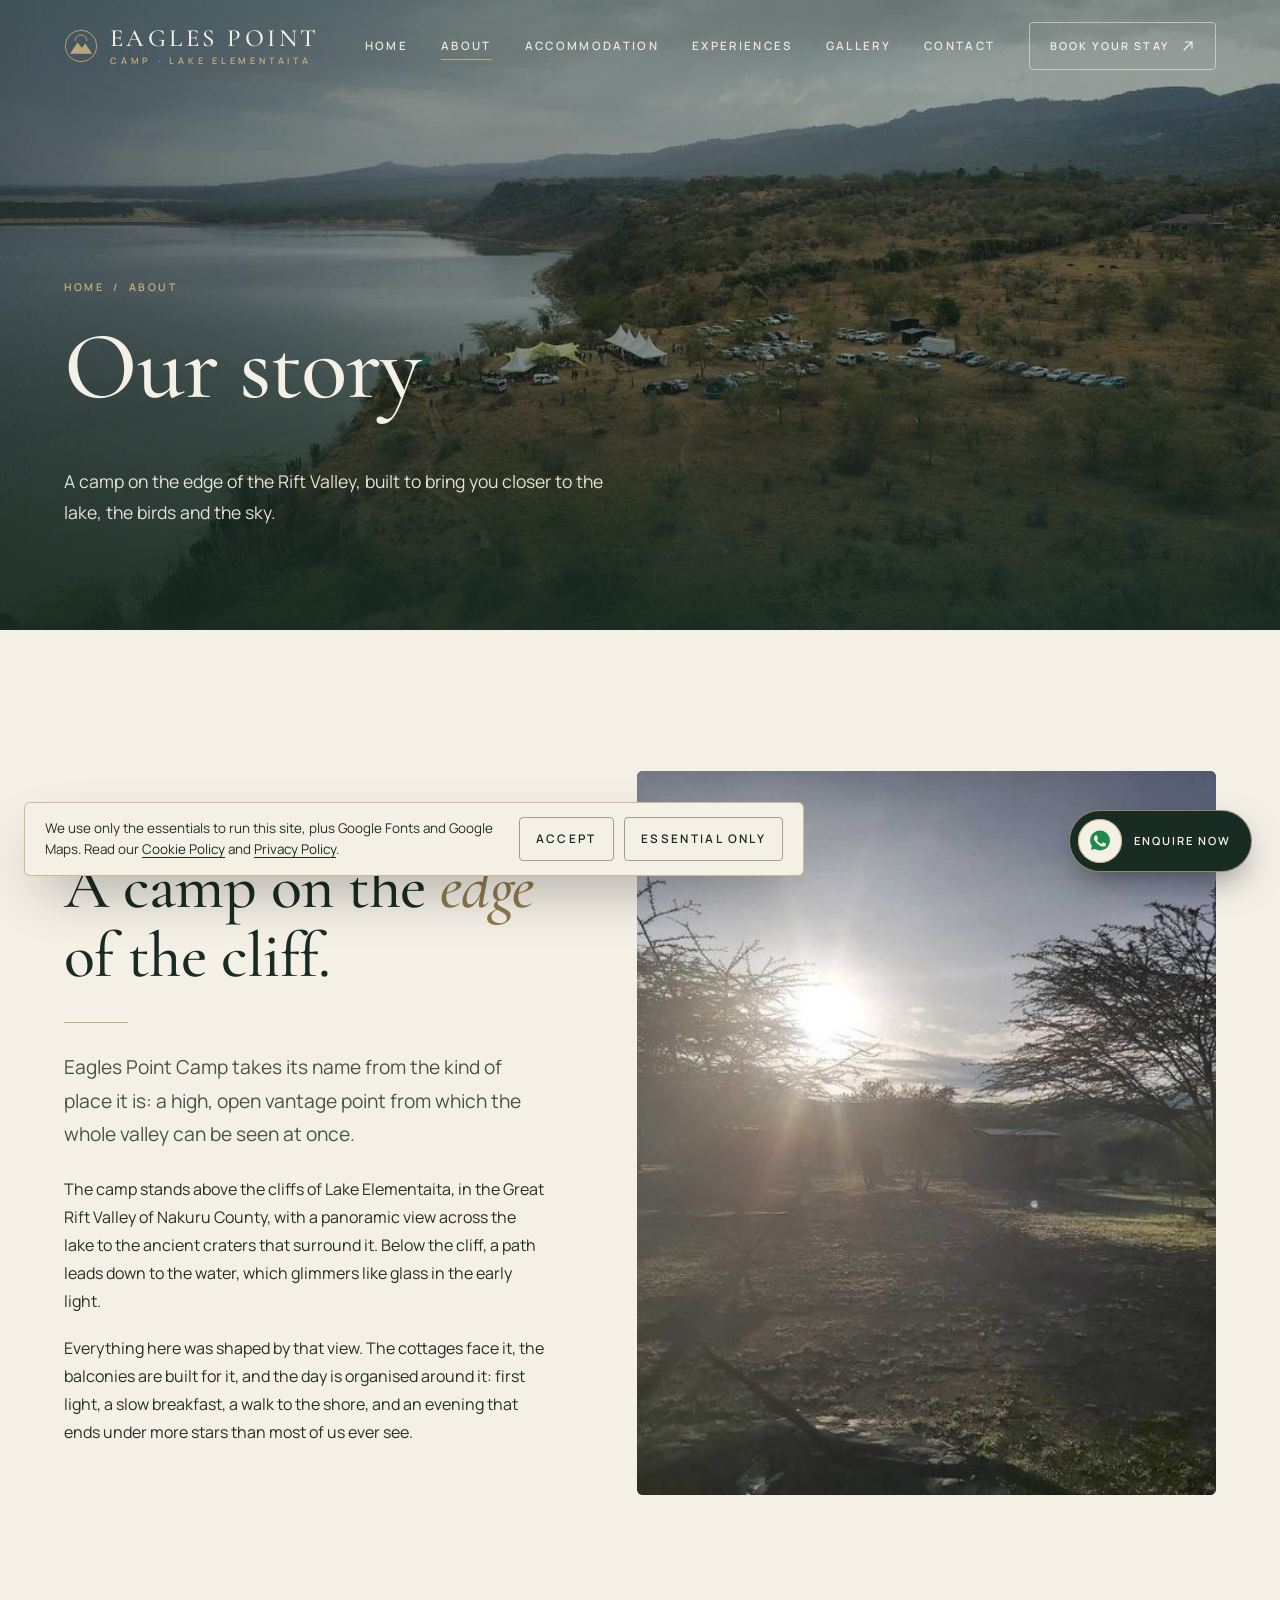
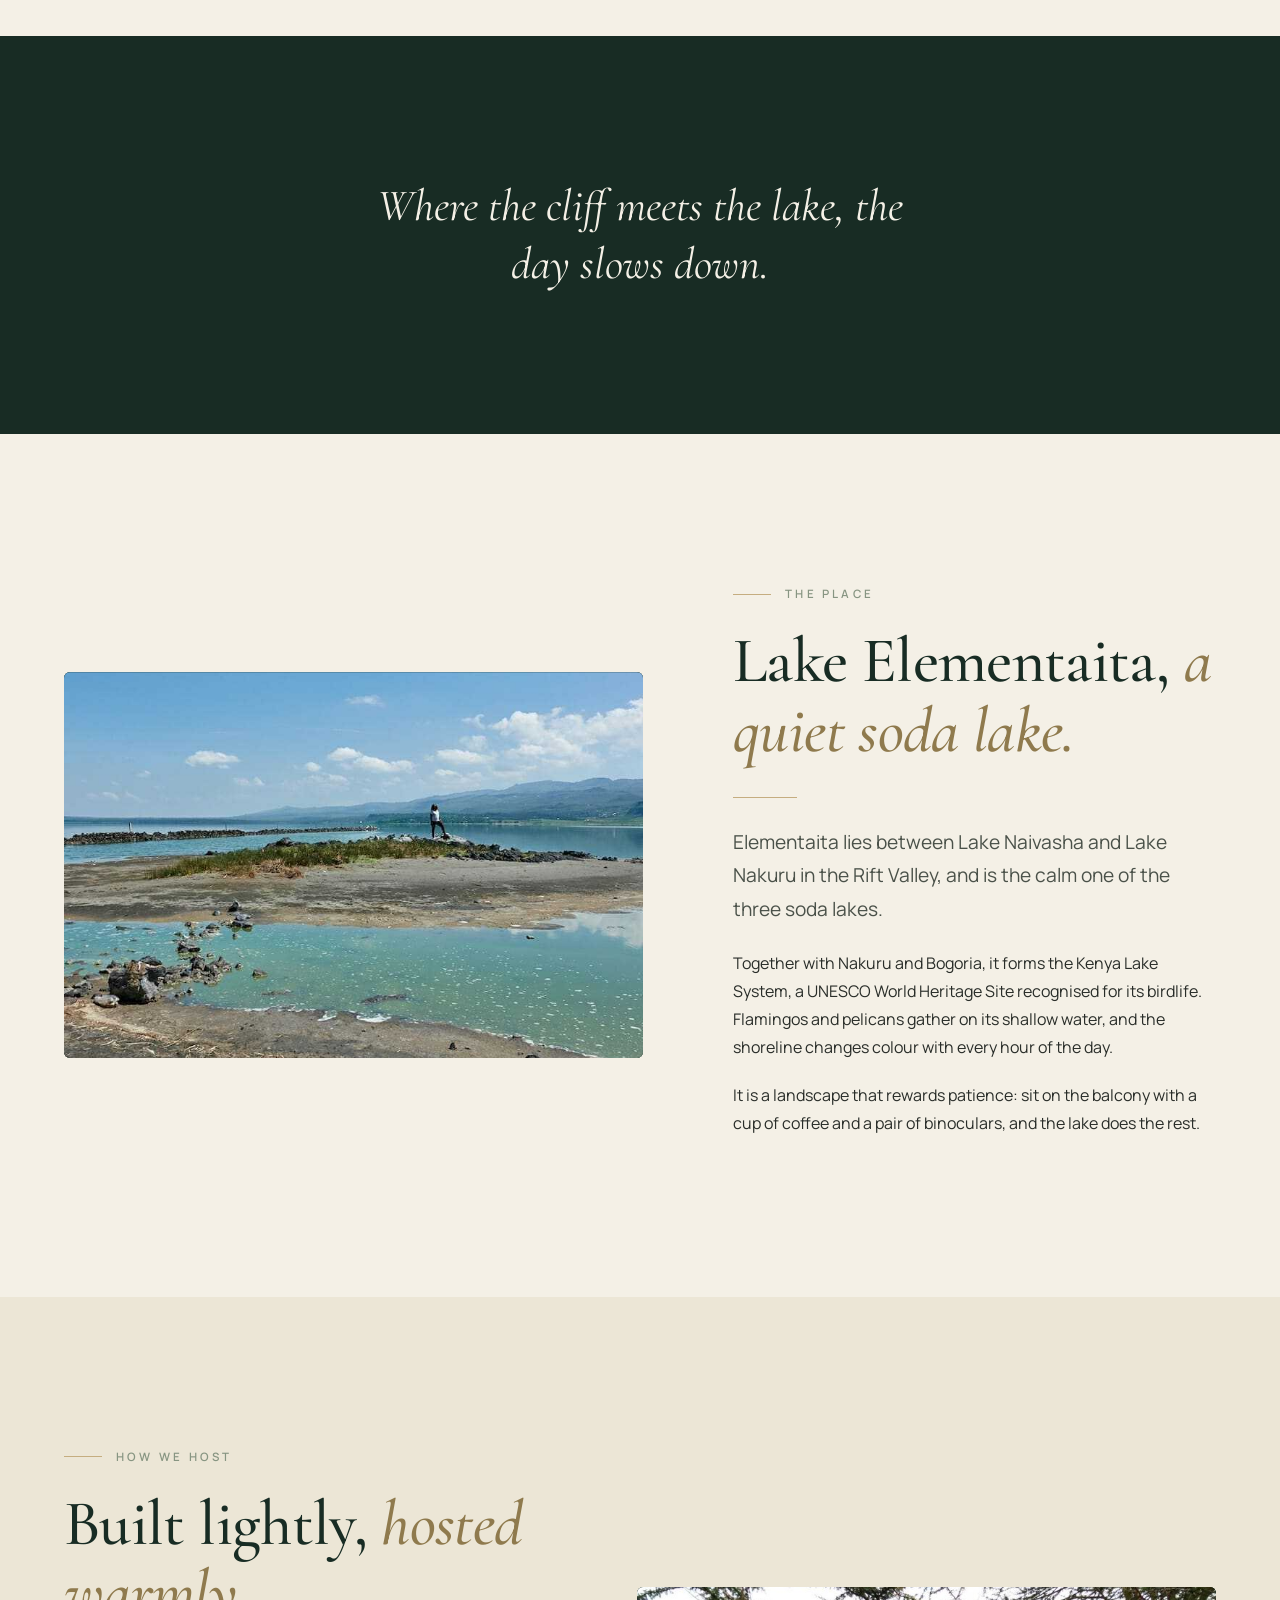
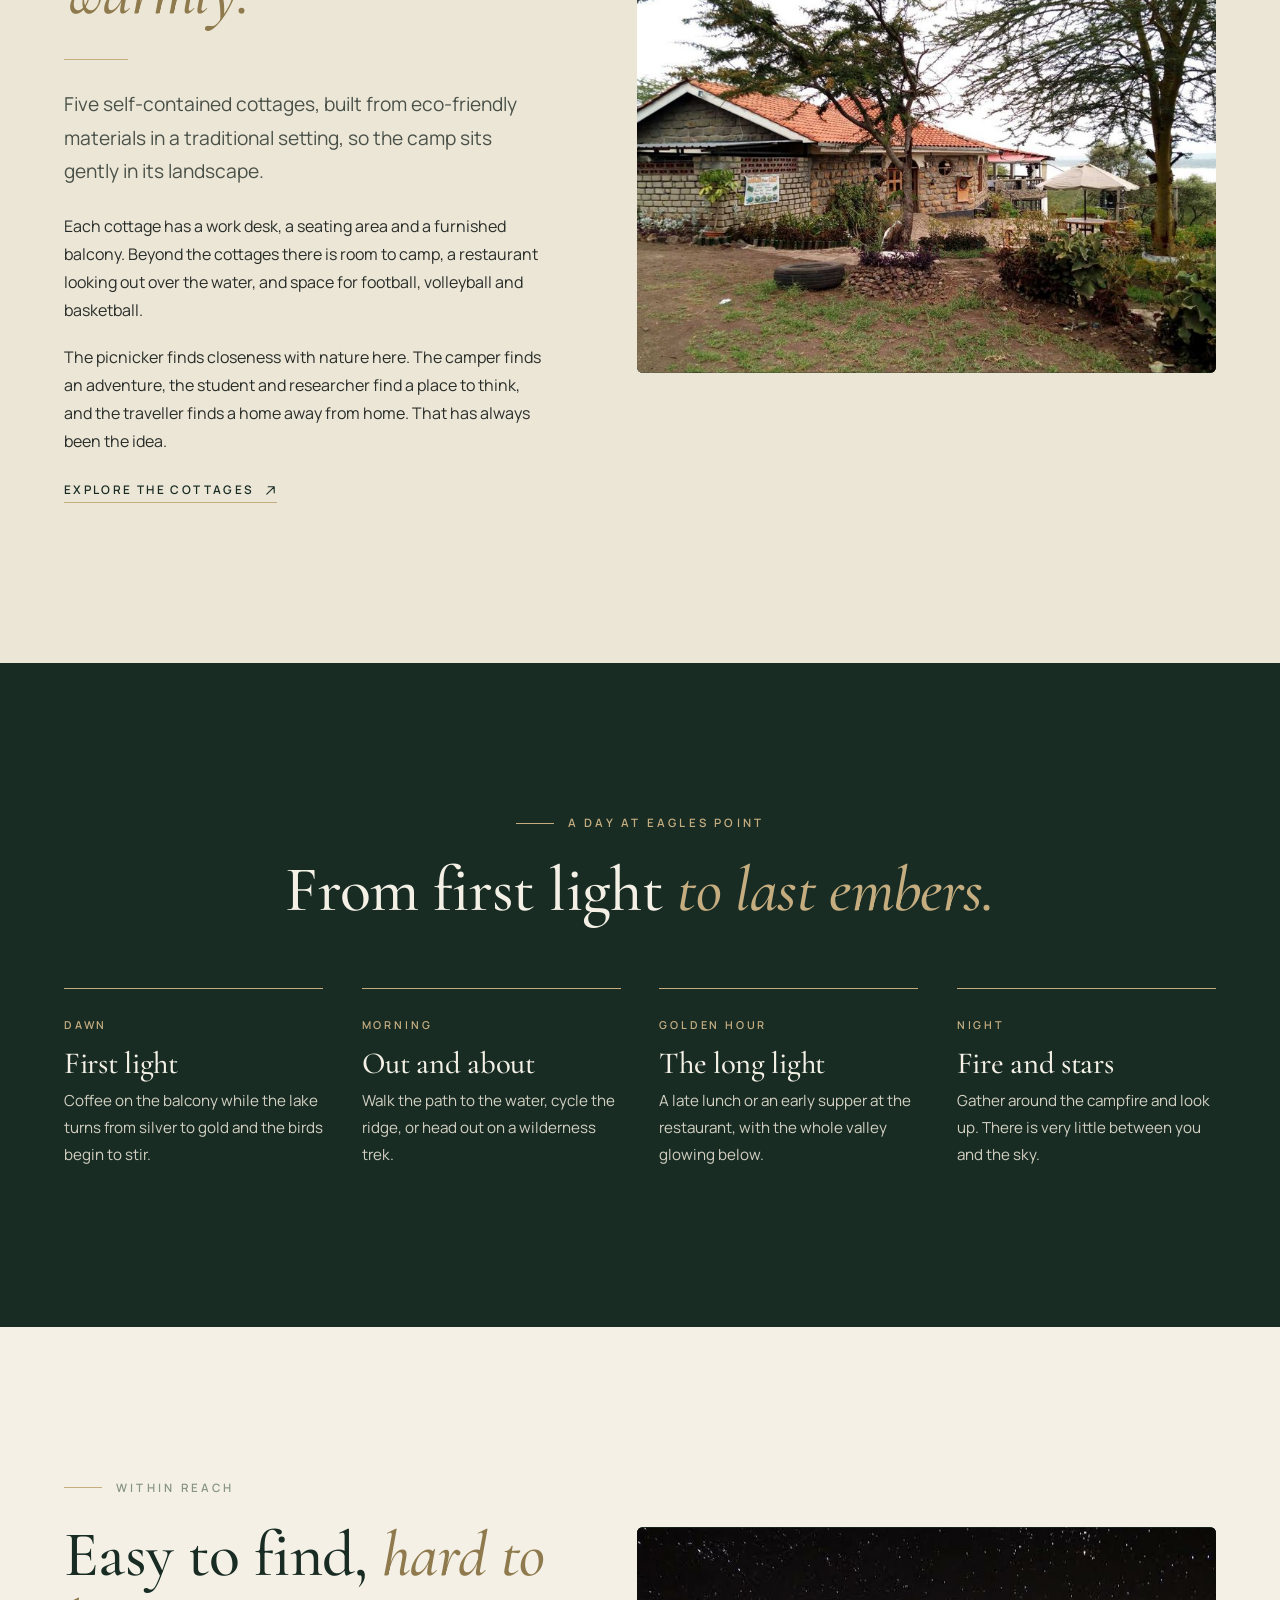
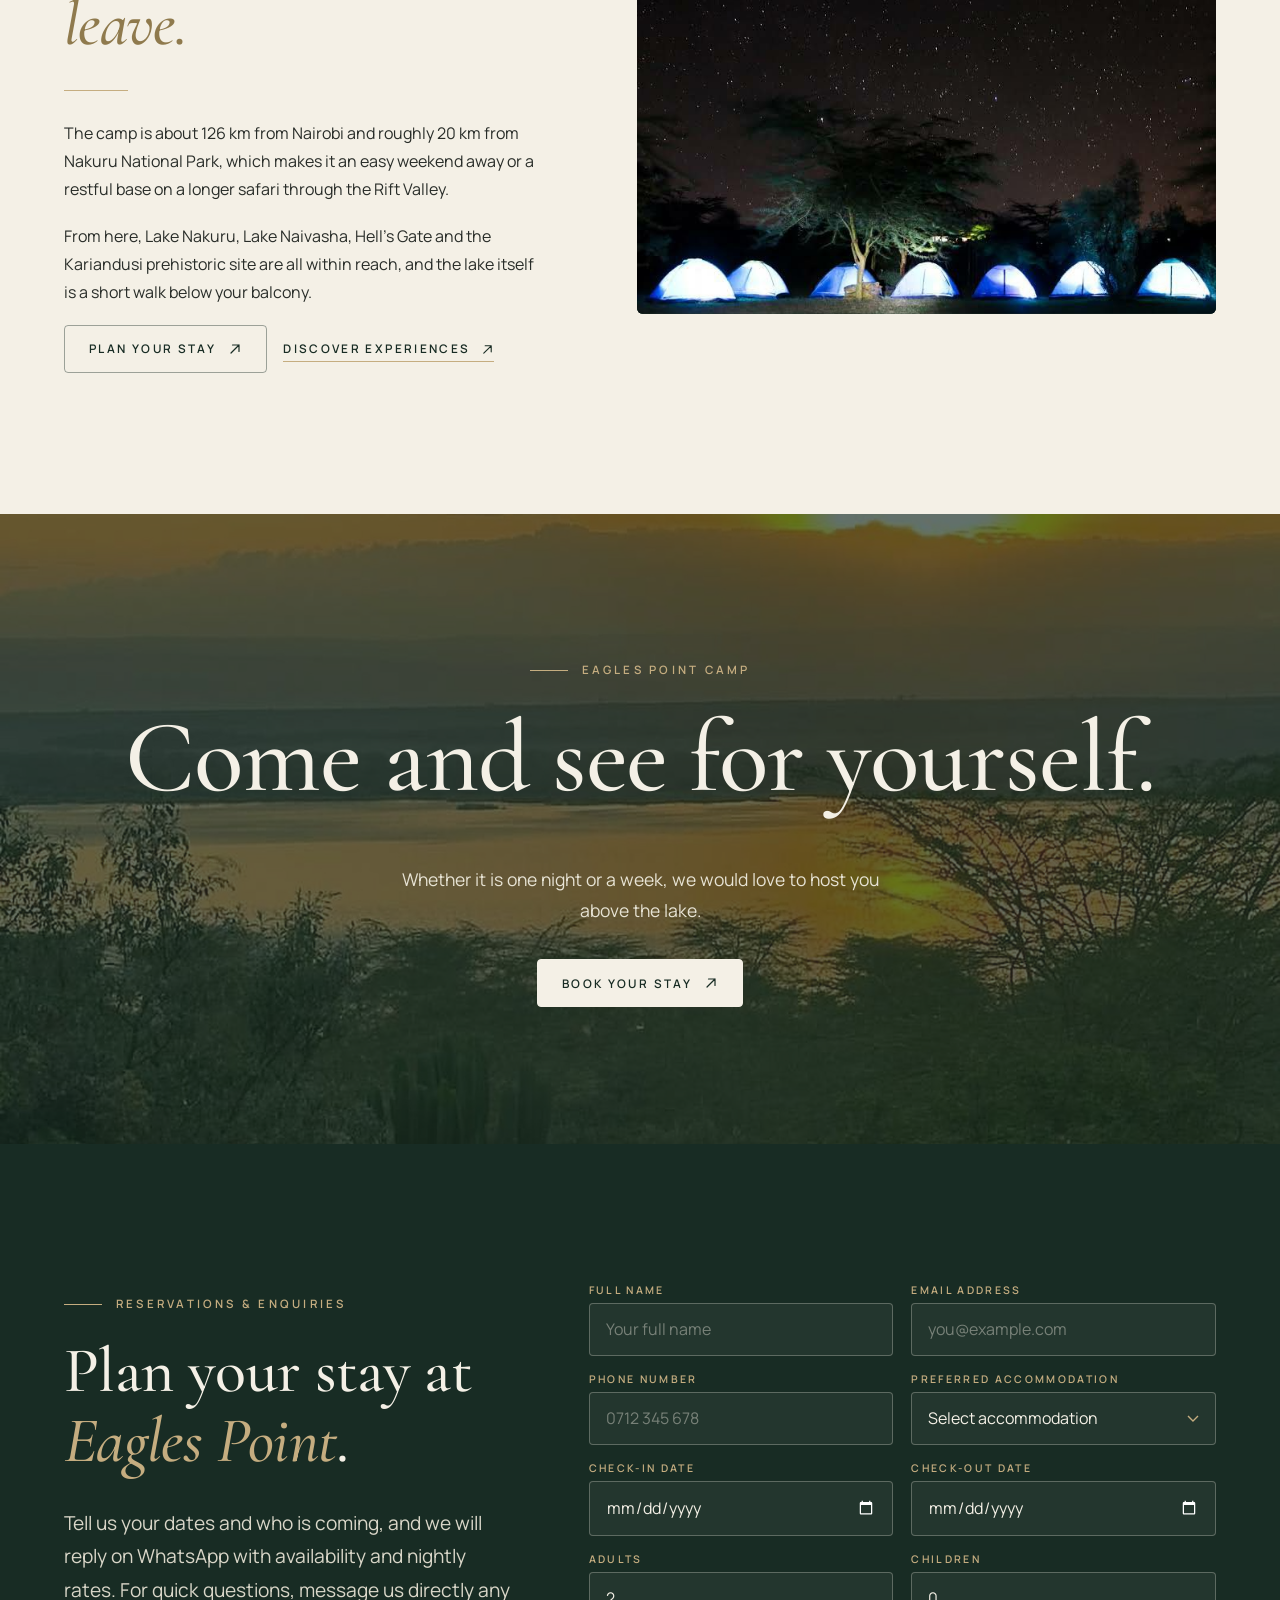
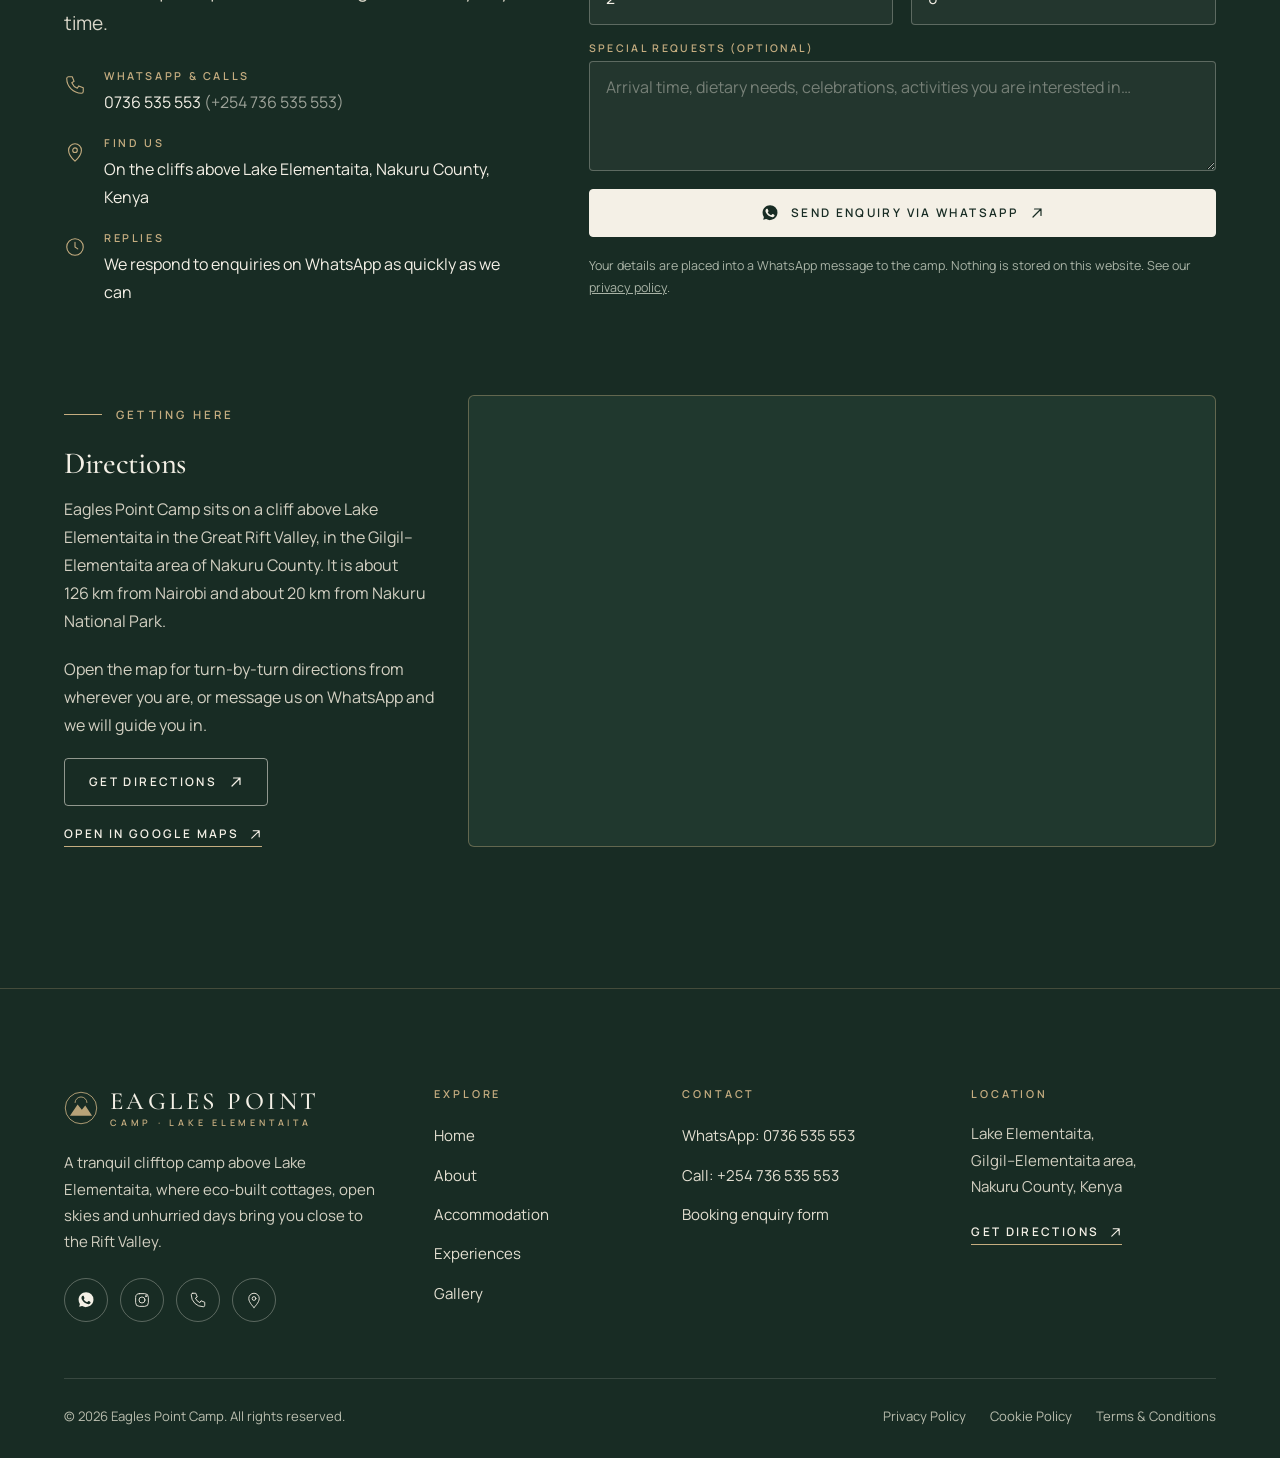
==== commit 8d432439: "Add files via upload" ====
--- a/about.html
+++ b/about.html
@@ -86,7 +86,7 @@
     <h2 id="contact-h">Plan your stay at <em class="gold-i">Eagles Point</em>.</h2>
     <p class="lead">Tell us your dates and who is coming, and we will reply on WhatsApp with availability and nightly rates. For quick questions, message us directly any time.</p>
     <ul class="info-list">
-     <li><svg class="" viewBox="0 0 24 24" fill="none" stroke="currentColor" stroke-width="1.2" stroke-linecap="round" stroke-linejoin="round" aria-hidden="true"><path d="M5 3h4l2 5-2.5 1.5a11 11 0 006 6L16 13l5 2v4a2 2 0 01-2 2A16 16 0 013 5a2 2 0 012-2z"/></svg><div><b>WhatsApp &amp; calls</b><a href="https://wa.me/254719215135" target="_blank" rel="noopener">0719 215 135</a> <span style="opacity:.6">(+254 719 215 135)</span></div></li>
+     <li><svg class="" viewBox="0 0 24 24" fill="none" stroke="currentColor" stroke-width="1.2" stroke-linecap="round" stroke-linejoin="round" aria-hidden="true"><path d="M5 3h4l2 5-2.5 1.5a11 11 0 006 6L16 13l5 2v4a2 2 0 01-2 2A16 16 0 013 5a2 2 0 012-2z"/></svg><div><b>WhatsApp &amp; calls</b><a href="https://wa.me/254736535553" target="_blank" rel="noopener">0736 535 553</a> <span style="opacity:.6">(+254 736 535 553)</span></div></li>
      <li><svg class="" viewBox="0 0 24 24" fill="none" stroke="currentColor" stroke-width="1.2" stroke-linecap="round" stroke-linejoin="round" aria-hidden="true"><path d="M12 22s7-6.5 7-12a7 7 0 10-14 0c0 5.5 7 12 7 12z"/><circle cx="12" cy="10" r="2.5"/></svg><div><b>Find us</b>On the cliffs above Lake Elementaita, Nakuru County, Kenya</div></li>
      <li><svg class="" viewBox="0 0 24 24" fill="none" stroke="currentColor" stroke-width="1.2" stroke-linecap="round" stroke-linejoin="round" aria-hidden="true"><circle cx="12" cy="12" r="9"/><path d="M12 7v5l3 2"/></svg><div><b>Replies</b>We respond to enquiries on WhatsApp as quickly as we can</div></li>
     </ul>
@@ -122,14 +122,14 @@
     <a class="logo" href="index.html"><svg viewBox="0 0 40 40" fill="none" aria-hidden="true"><circle cx="20" cy="20" r="18.5" stroke="currentColor" stroke-width="1"/><path d="M7 29l9-13 5 6 4-5 8 12z" fill="currentColor" opacity=".92"/><path d="M13 14a7 7 0 0114 0" stroke="currentColor" stroke-width="1"/></svg><span><b>Eagles Point</b><small>Camp · Lake Elementaita</small></span></a>
     <p>A tranquil clifftop camp above Lake Elementaita, where eco-built cottages, open skies and unhurried days bring you close to the Rift Valley.</p>
     <div class="socials">
-     <a href="https://wa.me/254719215135" target="_blank" rel="noopener" aria-label="Chat with us on WhatsApp"><svg class="wa" viewBox="0 0 24 24" fill="currentColor" aria-hidden="true"><path d="M17.47 14.38c-.3-.15-1.76-.87-2.03-.97-.27-.1-.47-.15-.67.15-.2.3-.77.97-.94 1.17-.17.2-.35.22-.65.07-.3-.15-1.26-.46-2.4-1.48-.89-.79-1.49-1.77-1.66-2.07-.17-.3-.02-.46.13-.61.13-.13.3-.35.45-.52.15-.17.2-.3.3-.5.1-.2.05-.37-.02-.52-.07-.15-.67-1.62-.92-2.22-.24-.58-.49-.5-.67-.51h-.57c-.2 0-.52.07-.8.37-.27.3-1.04 1.02-1.04 2.48 0 1.46 1.07 2.88 1.21 3.08.15.2 2.1 3.2 5.08 4.49.71.31 1.26.49 1.69.63.71.23 1.36.2 1.87.12.57-.09 1.76-.72 2.01-1.41.25-.69.25-1.29.17-1.41-.07-.12-.27-.2-.57-.35zM12.05 21.5h-.01a9.9 9.9 0 01-5.03-1.38l-.36-.21-3.74.98 1-3.65-.24-.37A9.86 9.86 0 012.1 11.4C2.1 5.93 6.58 1.5 12.05 1.5c2.65 0 5.14 1.03 7.01 2.9a9.82 9.82 0 012.9 7c0 5.47-4.46 9.9-9.91 9.9z"/></svg></a>
+     <a href="https://wa.me/254736535553" target="_blank" rel="noopener" aria-label="Chat with us on WhatsApp"><svg class="wa" viewBox="0 0 24 24" fill="currentColor" aria-hidden="true"><path d="M17.47 14.38c-.3-.15-1.76-.87-2.03-.97-.27-.1-.47-.15-.67.15-.2.3-.77.97-.94 1.17-.17.2-.35.22-.65.07-.3-.15-1.26-.46-2.4-1.48-.89-.79-1.49-1.77-1.66-2.07-.17-.3-.02-.46.13-.61.13-.13.3-.35.45-.52.15-.17.2-.3.3-.5.1-.2.05-.37-.02-.52-.07-.15-.67-1.62-.92-2.22-.24-.58-.49-.5-.67-.51h-.57c-.2 0-.52.07-.8.37-.27.3-1.04 1.02-1.04 2.48 0 1.46 1.07 2.88 1.21 3.08.15.2 2.1 3.2 5.08 4.49.71.31 1.26.49 1.69.63.71.23 1.36.2 1.87.12.57-.09 1.76-.72 2.01-1.41.25-.69.25-1.29.17-1.41-.07-.12-.27-.2-.57-.35zM12.05 21.5h-.01a9.9 9.9 0 01-5.03-1.38l-.36-.21-3.74.98 1-3.65-.24-.37A9.86 9.86 0 012.1 11.4C2.1 5.93 6.58 1.5 12.05 1.5c2.65 0 5.14 1.03 7.01 2.9a9.82 9.82 0 012.9 7c0 5.47-4.46 9.9-9.91 9.9z"/></svg></a>
      <a href="https://www.instagram.com/eaglespointcamp" target="_blank" rel="noopener" aria-label="Instagram"><svg viewBox="0 0 24 24" fill="none" stroke="currentColor" stroke-width="1.2" stroke-linecap="round" stroke-linejoin="round" aria-hidden="true"><rect x="3.5" y="3.5" width="17" height="17" rx="5"/><circle cx="12" cy="12" r="4"/><circle cx="17.2" cy="6.8" r=".6" fill="currentColor"/></svg></a>
-     <a href="tel:+254719215135" aria-label="Call Eagles Point Camp"><svg class="" viewBox="0 0 24 24" fill="none" stroke="currentColor" stroke-width="1.2" stroke-linecap="round" stroke-linejoin="round" aria-hidden="true"><path d="M5 3h4l2 5-2.5 1.5a11 11 0 006 6L16 13l5 2v4a2 2 0 01-2 2A16 16 0 013 5a2 2 0 012-2z"/></svg></a>
+     <a href="tel:+254736535553" aria-label="Call Eagles Point Camp"><svg class="" viewBox="0 0 24 24" fill="none" stroke="currentColor" stroke-width="1.2" stroke-linecap="round" stroke-linejoin="round" aria-hidden="true"><path d="M5 3h4l2 5-2.5 1.5a11 11 0 006 6L16 13l5 2v4a2 2 0 01-2 2A16 16 0 013 5a2 2 0 012-2z"/></svg></a>
      <a href="https://www.google.com/maps/search/?api=1&amp;query=Eagles+Point+Camp,+Lake+Elementaita,+Nakuru,+Kenya" target="_blank" rel="noopener" aria-label="Find us on Google Maps"><svg class="" viewBox="0 0 24 24" fill="none" stroke="currentColor" stroke-width="1.2" stroke-linecap="round" stroke-linejoin="round" aria-hidden="true"><path d="M12 22s7-6.5 7-12a7 7 0 10-14 0c0 5.5 7 12 7 12z"/><circle cx="12" cy="10" r="2.5"/></svg></a>
     </div>
    </div>
    <div><h4>Explore</h4><ul class="f-links"><li><a href="index.html">Home</a></li><li><a href="about.html">About</a></li><li><a href="accommodation.html">Accommodation</a></li><li><a href="experiences.html">Experiences</a></li><li><a href="experiences.html#gallery">Gallery</a></li></ul></div>
-   <div><h4>Contact</h4><ul class="f-links"><li><a href="https://wa.me/254719215135" target="_blank" rel="noopener">WhatsApp: 0719 215 135</a></li><li><a href="tel:+254719215135">Call: +254 719 215 135</a></li><li><a href="#book">Booking enquiry form</a></li></ul></div>
+   <div><h4>Contact</h4><ul class="f-links"><li><a href="https://wa.me/254736535553" target="_blank" rel="noopener">WhatsApp: 0736 535 553</a></li><li><a href="tel:+254736535553">Call: +254 736 535 553</a></li><li><a href="#book">Booking enquiry form</a></li></ul></div>
    <div><h4>Location</h4><p>Lake Elementaita,<br>Gilgil–Elementaita area,<br>Nakuru County, Kenya</p><p style="margin-top:10px"><a class="link" style="color:var(--ivory)" href="https://www.google.com/maps/dir/?api=1&amp;destination=Eagles+Point+Camp,+Lake+Elementaita,+Nakuru,+Kenya" target="_blank" rel="noopener">Get directions <svg viewBox="0 0 14 14" fill="none" stroke="currentColor" stroke-width="1.2" stroke-linecap="round" stroke-linejoin="round" aria-hidden="true"><path d="M3 11L11 3M4.5 3H11v6.5"/></svg></a></p></div>
   </div>
   <div class="f-bottom">
@@ -138,7 +138,7 @@
   </div>
  </div>
 </footer>
-<a class="fab" href="https://wa.me/254719215135?text=Hello%20Eagles%20Point%20Camp%2C%20I%20would%20like%20to%20enquire%20about%20rooms%20and%20rates." target="_blank" rel="noopener" aria-label="Enquire now on WhatsApp"><i><svg class="wa" viewBox="0 0 24 24" fill="currentColor" aria-hidden="true"><path d="M17.47 14.38c-.3-.15-1.76-.87-2.03-.97-.27-.1-.47-.15-.67.15-.2.3-.77.97-.94 1.17-.17.2-.35.22-.65.07-.3-.15-1.26-.46-2.4-1.48-.89-.79-1.49-1.77-1.66-2.07-.17-.3-.02-.46.13-.61.13-.13.3-.35.45-.52.15-.17.2-.3.3-.5.1-.2.05-.37-.02-.52-.07-.15-.67-1.62-.92-2.22-.24-.58-.49-.5-.67-.51h-.57c-.2 0-.52.07-.8.37-.27.3-1.04 1.02-1.04 2.48 0 1.46 1.07 2.88 1.21 3.08.15.2 2.1 3.2 5.08 4.49.71.31 1.26.49 1.69.63.71.23 1.36.2 1.87.12.57-.09 1.76-.72 2.01-1.41.25-.69.25-1.29.17-1.41-.07-.12-.27-.2-.57-.35zM12.05 21.5h-.01a9.9 9.9 0 01-5.03-1.38l-.36-.21-3.74.98 1-3.65-.24-.37A9.86 9.86 0 012.1 11.4C2.1 5.93 6.58 1.5 12.05 1.5c2.65 0 5.14 1.03 7.01 2.9a9.82 9.82 0 012.9 7c0 5.47-4.46 9.9-9.91 9.9z"/></svg></i><span>Enquire Now</span></a>
+<a class="fab" href="https://wa.me/254736535553?text=Hello%20Eagles%20Point%20Camp%2C%20I%20would%20like%20to%20enquire%20about%20rooms%20and%20rates." target="_blank" rel="noopener" aria-label="Enquire now on WhatsApp"><i><svg class="wa" viewBox="0 0 24 24" fill="currentColor" aria-hidden="true"><path d="M17.47 14.38c-.3-.15-1.76-.87-2.03-.97-.27-.1-.47-.15-.67.15-.2.3-.77.97-.94 1.17-.17.2-.35.22-.65.07-.3-.15-1.26-.46-2.4-1.48-.89-.79-1.49-1.77-1.66-2.07-.17-.3-.02-.46.13-.61.13-.13.3-.35.45-.52.15-.17.2-.3.3-.5.1-.2.05-.37-.02-.52-.07-.15-.67-1.62-.92-2.22-.24-.58-.49-.5-.67-.51h-.57c-.2 0-.52.07-.8.37-.27.3-1.04 1.02-1.04 2.48 0 1.46 1.07 2.88 1.21 3.08.15.2 2.1 3.2 5.08 4.49.71.31 1.26.49 1.69.63.71.23 1.36.2 1.87.12.57-.09 1.76-.72 2.01-1.41.25-.69.25-1.29.17-1.41-.07-.12-.27-.2-.57-.35zM12.05 21.5h-.01a9.9 9.9 0 01-5.03-1.38l-.36-.21-3.74.98 1-3.65-.24-.37A9.86 9.86 0 012.1 11.4C2.1 5.93 6.58 1.5 12.05 1.5c2.65 0 5.14 1.03 7.01 2.9a9.82 9.82 0 012.9 7c0 5.47-4.46 9.9-9.91 9.9z"/></svg></i><span>Enquire Now</span></a>
 <div class="cookie" role="dialog" aria-label="Cookie notice" aria-live="polite">
  <p>We use only the essentials to run this site, plus Google Fonts and Google Maps. Read our <a href="cookie-policy.html">Cookie Policy</a> and <a href="privacy-policy.html">Privacy Policy</a>.</p>
  <div class="btns"><button class="btn btn--dark" data-cookie="accepted" type="button">Accept</button><button class="btn btn--dark" data-cookie="essential" type="button">Essential only</button></div>
--- a/css/style.css
+++ b/css/style.css
@@ -383,3 +383,15 @@
 .rate-notes{margin:clamp(24px,3vw,40px) 0;padding:0;list-style:none;display:grid;gap:10px;max-width:860px}
 .rate-notes li{position:relative;padding-left:22px;font-size:.95rem;color:#4b5047}
 .rate-notes li::before{content:"";position:absolute;left:0;top:.7em;width:10px;height:1px;background:var(--gold)}
+
+/* Homepage: transparent horizontal nav on all screens (no hamburger) */
+body.home .burger{display:none}
+@media (max-width:1060px){
+  body.home .site-header{padding:14px 0 6px}
+  body.home .site-header .bar{flex-direction:column;align-items:flex-start;gap:10px}
+  body.home .nav{position:static;inset:auto;background:transparent;flex-direction:row;align-items:center;justify-content:flex-start;gap:20px;padding:0;opacity:1;visibility:visible;transform:none;width:100%;overflow-x:auto;white-space:nowrap;scrollbar-width:none;z-index:auto}
+  body.home .nav::-webkit-scrollbar{display:none}
+  body.home .nav a.nl{font:600 .66rem/1 var(--sans);letter-spacing:.16em;text-transform:uppercase;padding:8px 0;opacity:.92;flex:none}
+  body.home .nav .btn{margin:0;padding:10px 14px;font-size:.62rem;flex:none}
+  body.home .hero-inner{padding-top:170px}
+}
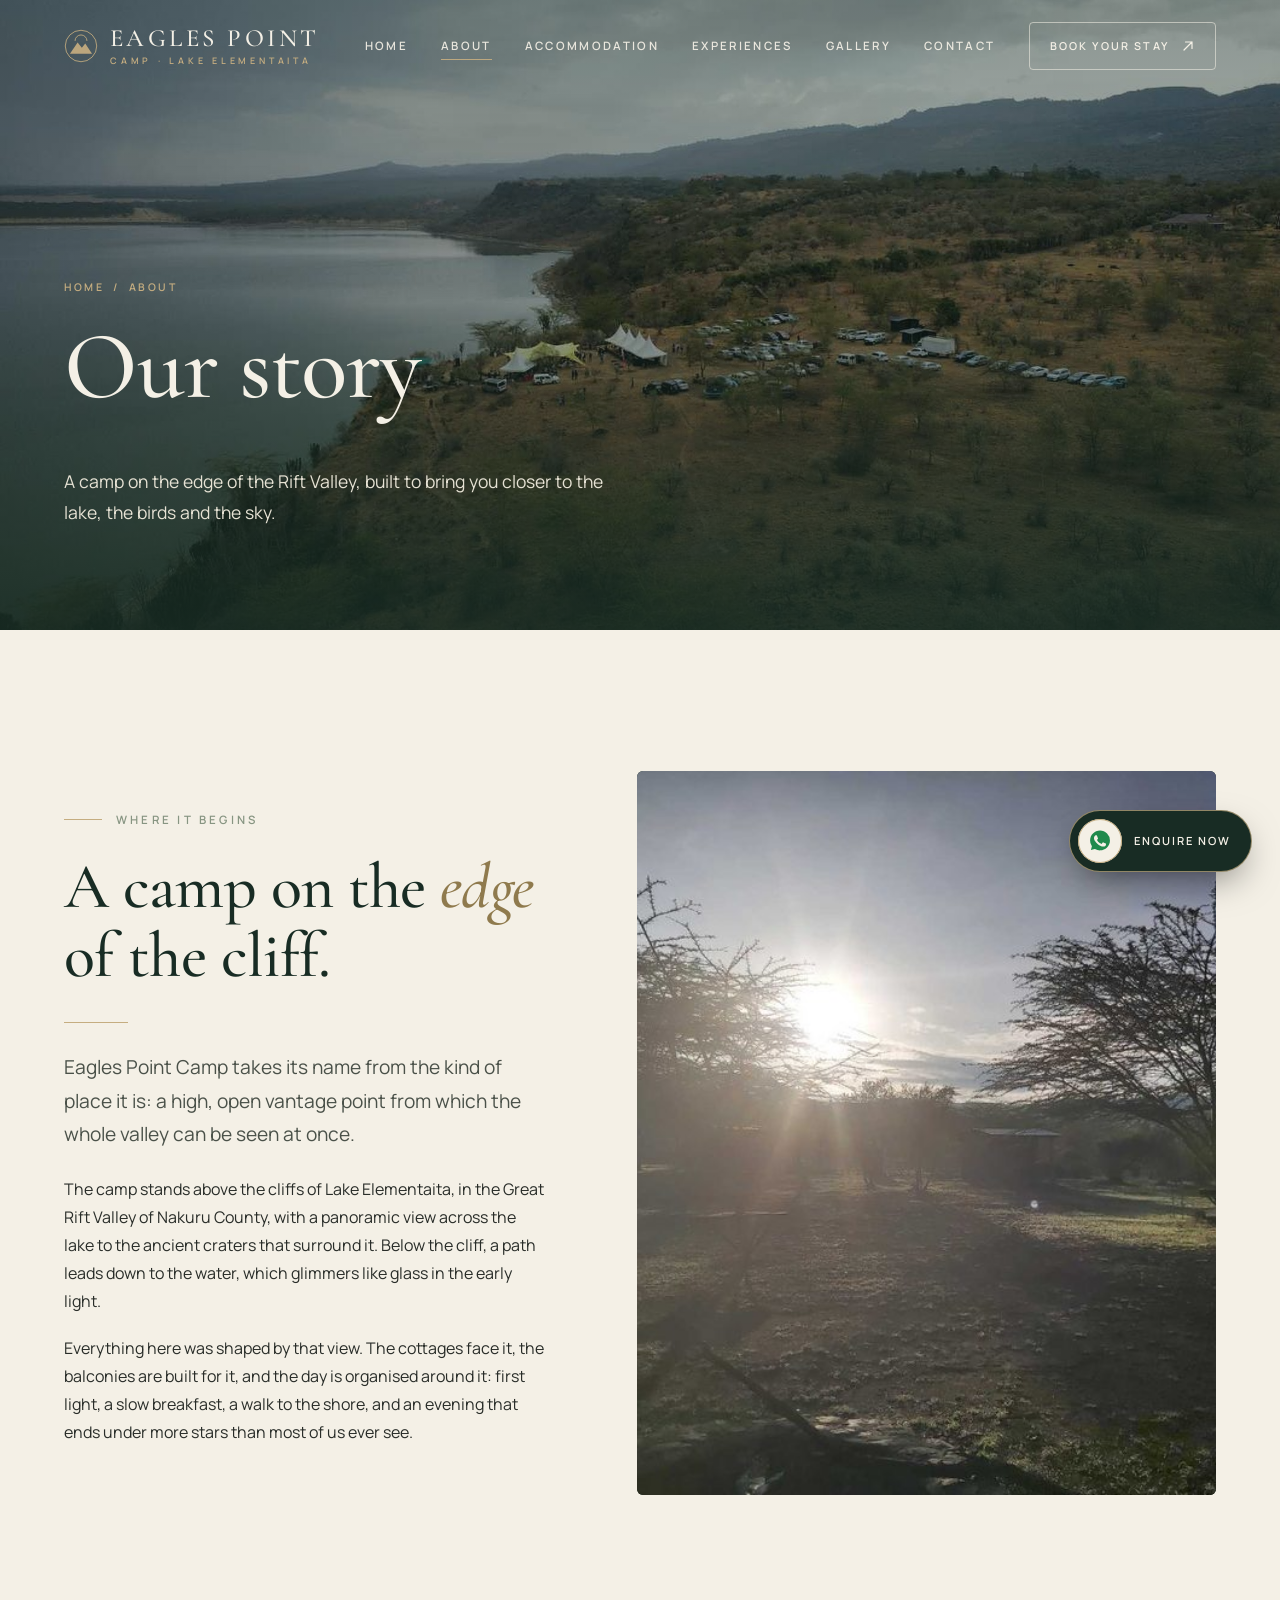
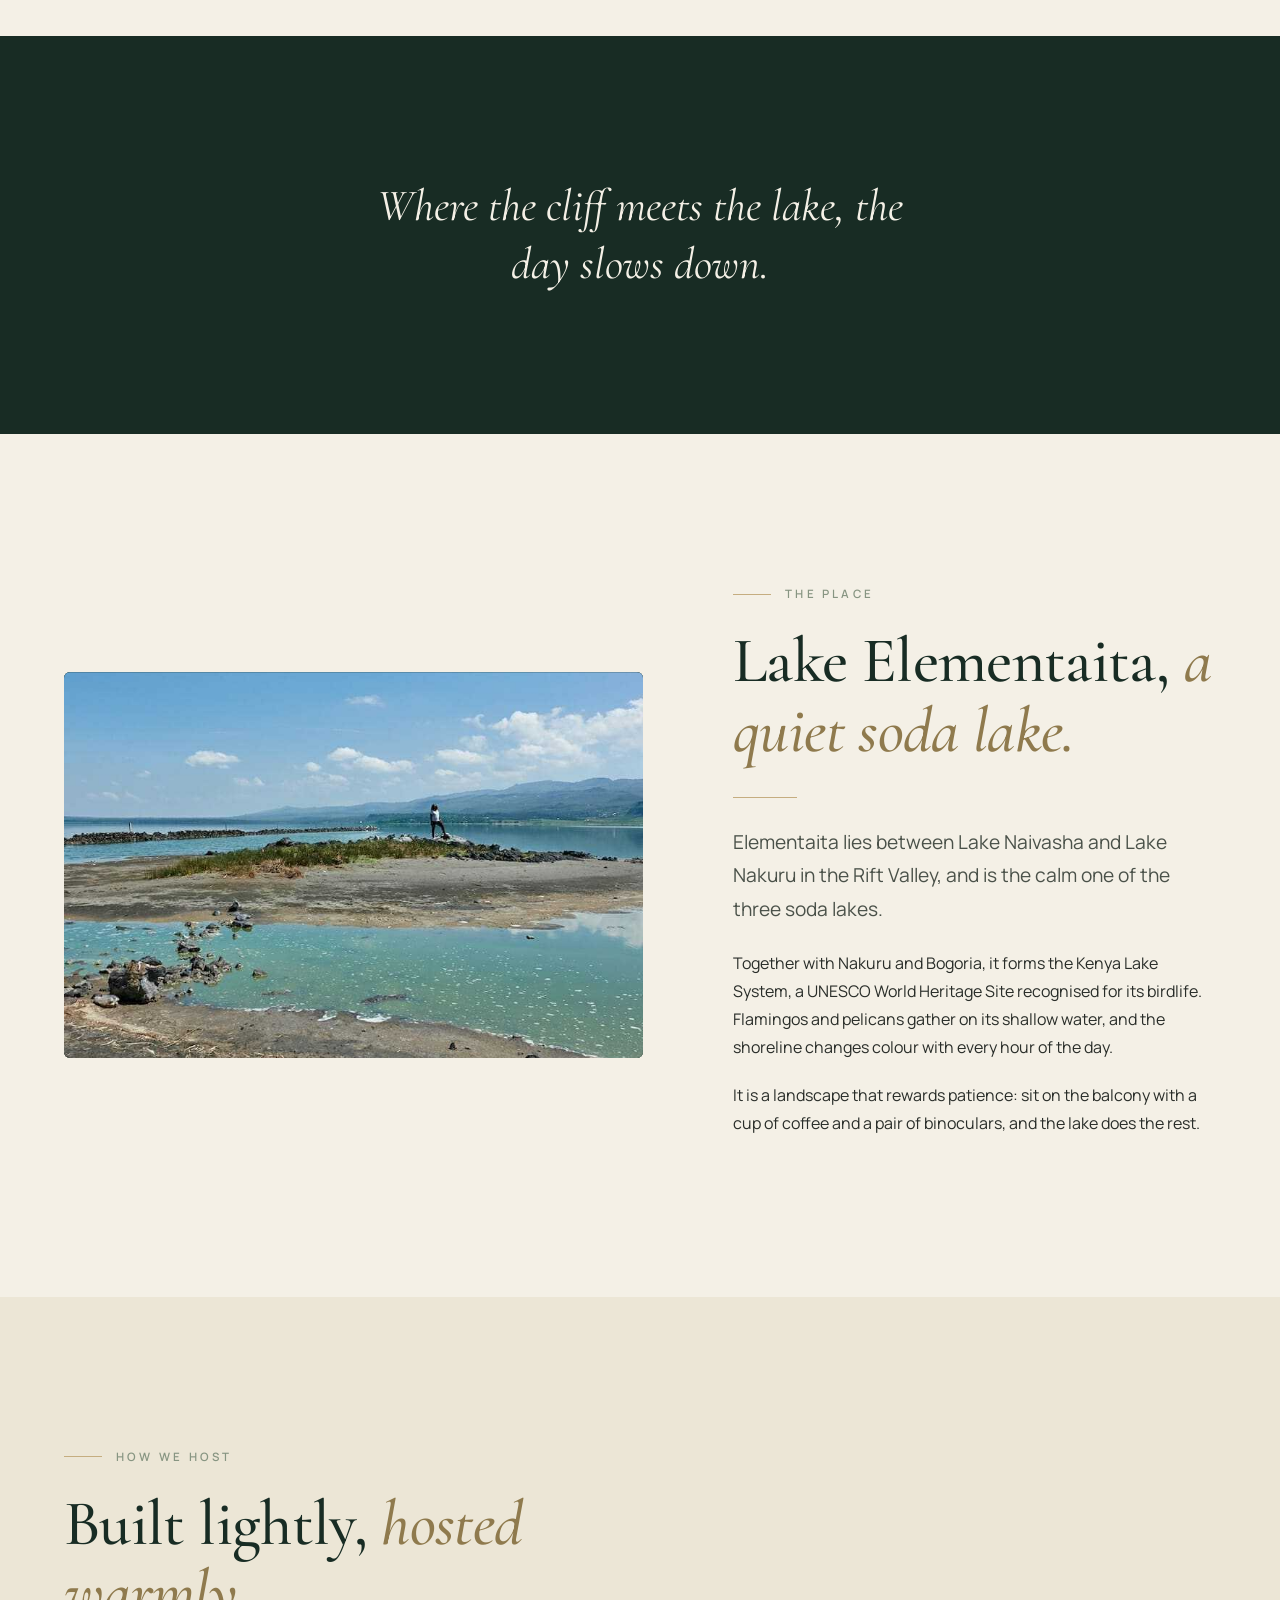
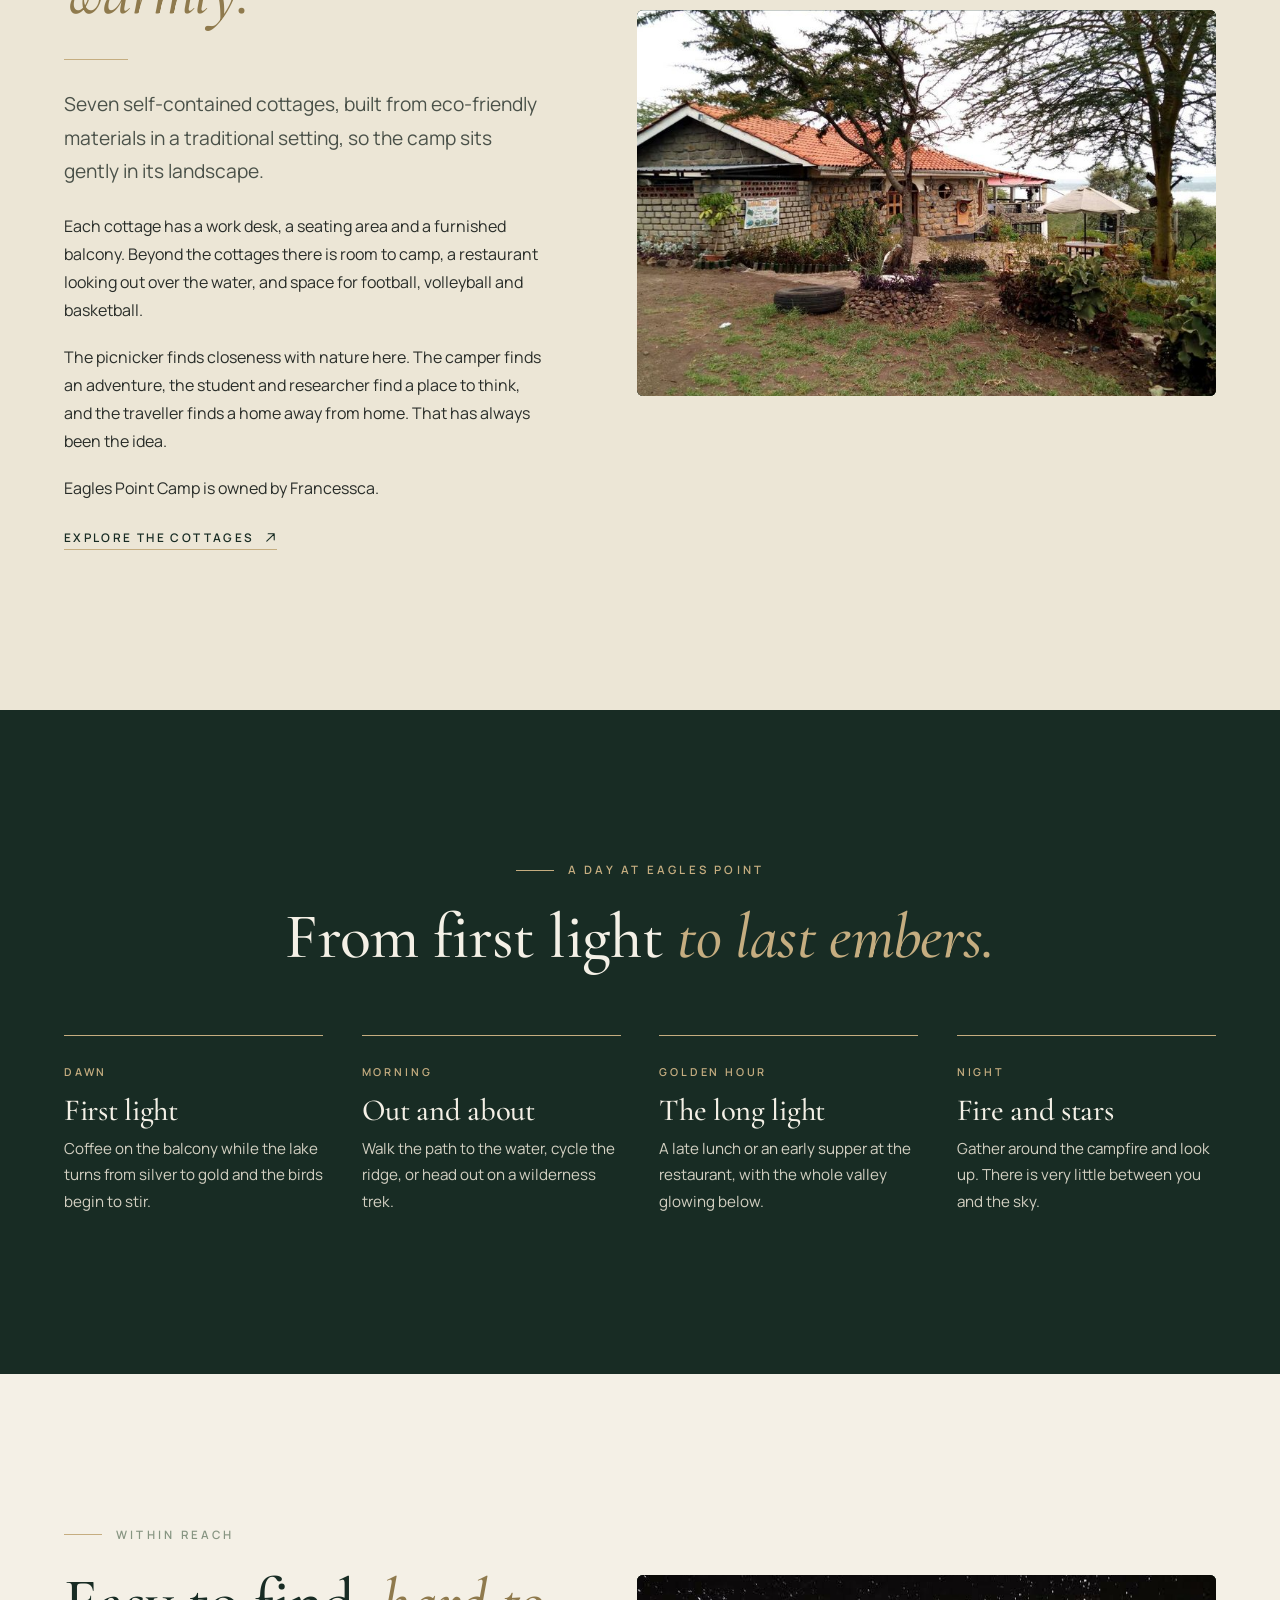
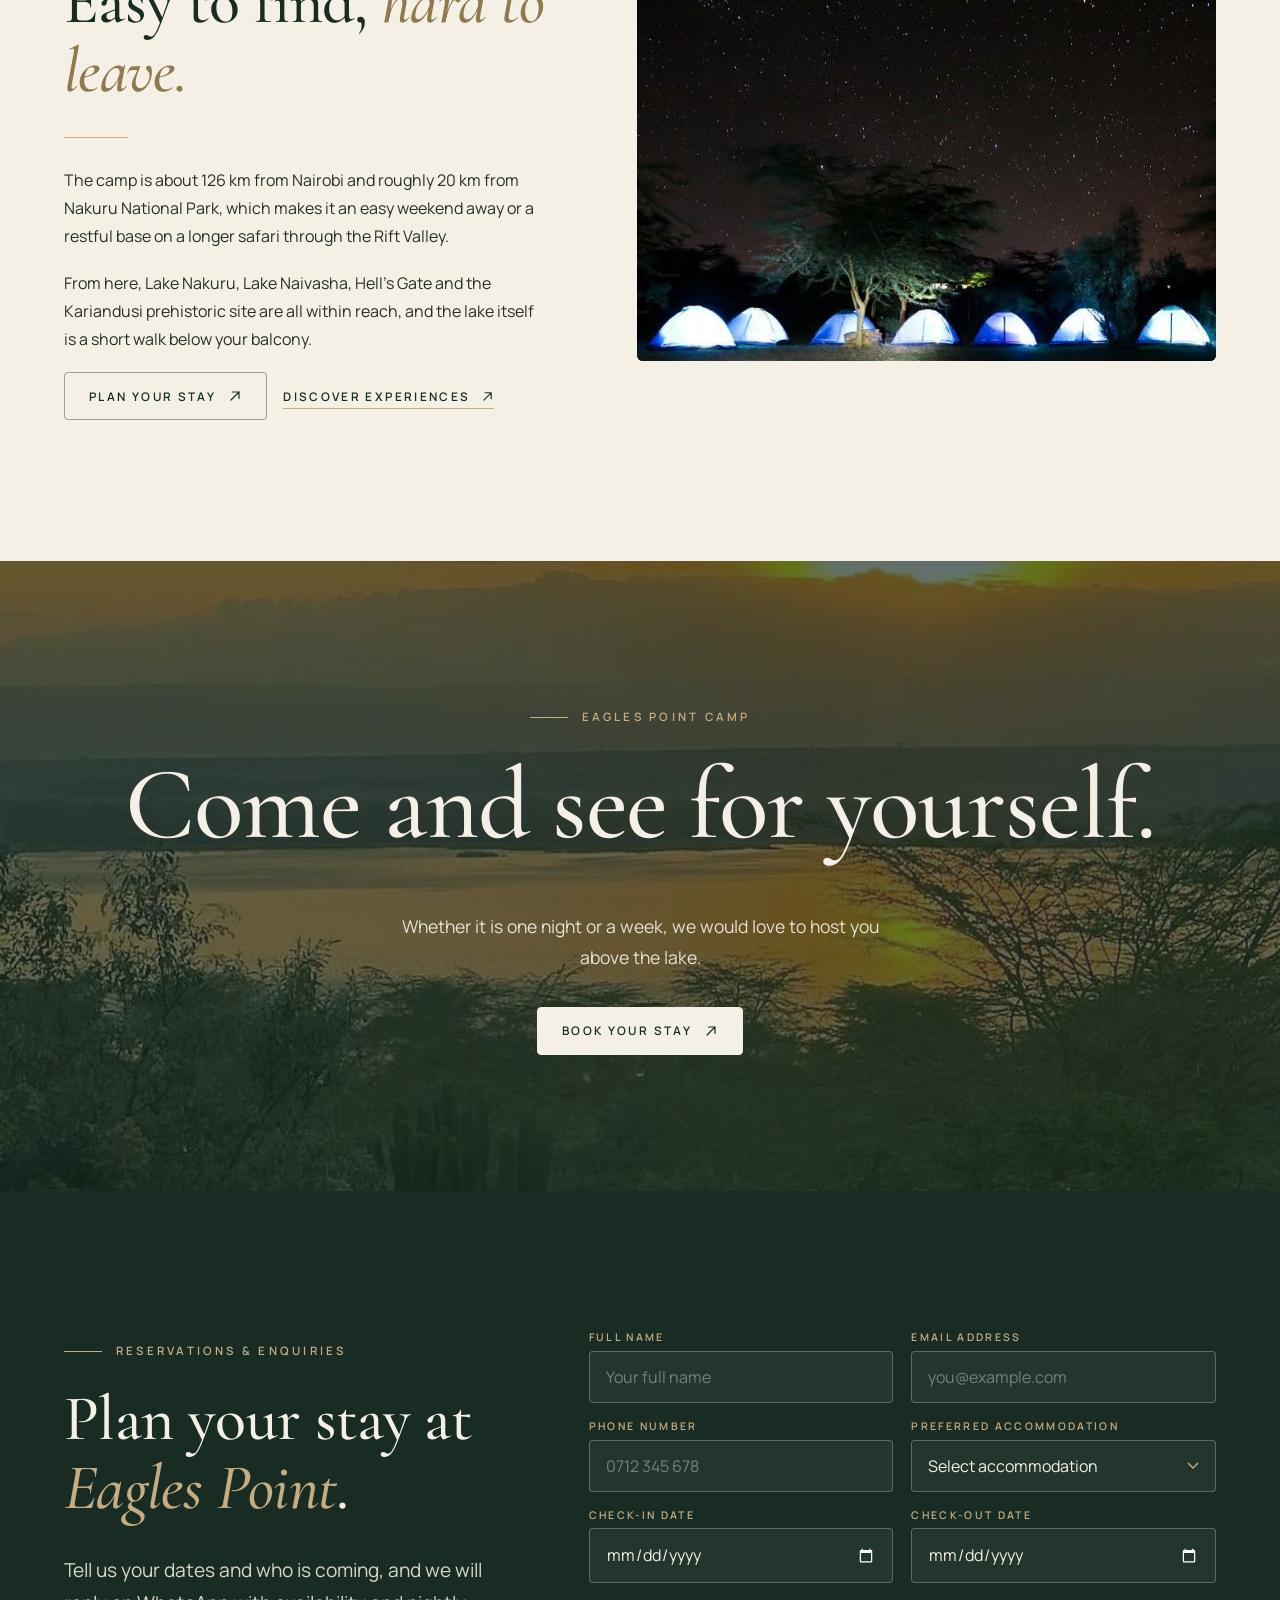
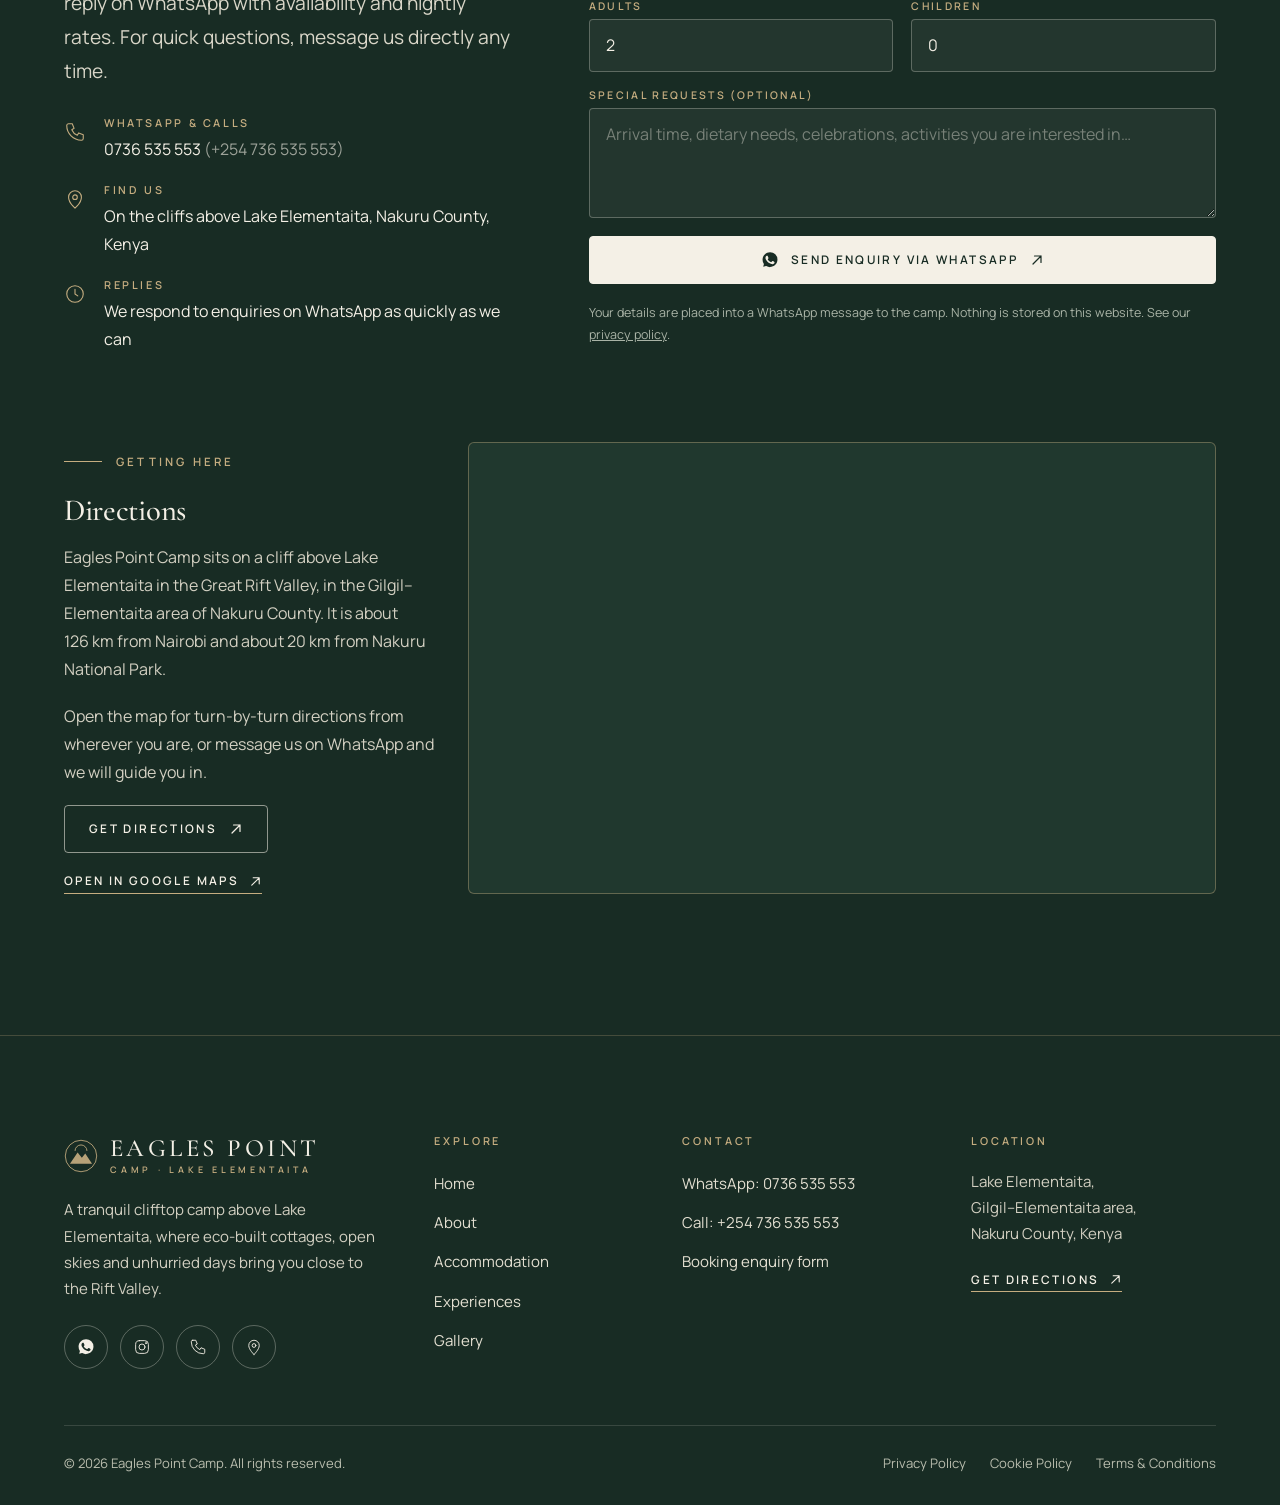
==== commit b4296a5d: "Add files via upload" ====
--- a/about.html
+++ b/about.html
@@ -49,9 +49,10 @@
 
 <section class="section alt" aria-labelledby="s3"><div class="container"><div class="split">
  <div><span class="eyebrow rv">How we host</span><h2 id="s3" class="rv">Built lightly, <em class="gold-i" style="color:#8f7a4d">hosted warmly.</em></h2><hr class="rule rv">
-  <p class="lead rv">Five self-contained cottages, built from eco-friendly materials in a traditional setting, so the camp sits gently in its landscape.</p>
+  <p class="lead rv">Seven self-contained cottages, built from eco-friendly materials in a traditional setting, so the camp sits gently in its landscape.</p>
   <p class="rv">Each cottage has a work desk, a seating area and a furnished balcony. Beyond the cottages there is room to camp, a restaurant looking out over the water, and space for football, volleyball and basketball.</p>
   <p class="rv">The picnicker finds closeness with nature here. The camper finds an adventure, the student and researcher find a place to think, and the traveller finds a home away from home. That has always been the idea.</p>
+  <p class="rv">Eagles Point Camp is owned by Francessca.</p>
   <p class="rv"><a class="link" href="accommodation.html">Explore the cottages <svg viewBox="0 0 14 14" fill="none" stroke="currentColor" stroke-width="1.2" stroke-linecap="round" stroke-linejoin="round" aria-hidden="true"><path d="M3 11L11 3M4.5 3H11v6.5"/></svg></a></p></div>
  <div class="col-media"><div class="imgwrap rv zoom" style="aspect-ratio:3/2"><img src="images/photo-30.jpg" srcset="images/photo-30-800.jpg 800w, images/photo-30.jpg 1400w" sizes="(max-width: 760px) 100vw, 50vw" alt="The main house among the acacia trees" width="1400" height="1050" loading="lazy" decoding="async" style="--pos:50% 60%"></div></div>
 </div></div></section>
@@ -94,7 +95,7 @@
    <div class="rv" style="--d:.12s" id="book"><form class="form" id="bookform" data-wa novalidate aria-label="Booking enquiry">
  <div class="fields two"><div class="field"><label for="f-name">Full name</label><input id="f-name" name="name" type="text" placeholder="Your full name" required autocomplete="name"><span class="err" role="alert"></span></div><div class="field"><label for="f-email">Email address</label><input id="f-email" name="email" type="email" placeholder="you@example.com" required autocomplete="email"><span class="err" role="alert"></span></div></div>
  <div class="fields two"><div class="field"><label for="f-phone">Phone number</label><input id="f-phone" name="phone" type="tel" placeholder="0712 345 678" required autocomplete="tel"><span class="err" role="alert"></span></div>
-  <div class="field"><label for="f-room">Preferred accommodation</label><select id="f-room" name="room" required><option value="">Select accommodation</option><option value="Single Cottage Room">Single Cottage Room</option><option value="Double Cottage Room">Double Cottage Room</option><option value="Twin Cottage Room">Twin Cottage Room</option><option value="Camping">Camping</option><option value="Not sure yet, please advise">Not sure yet, please advise</option></select><span class="err" role="alert"></span></div></div>
+  <div class="field"><label for="f-room">Preferred accommodation</label><select id="f-room" name="room" required><option value="">Select accommodation</option><option value="Mukeo Cottage">Mukeo Cottage</option><option value="Muthiga Cottage">Muthiga Cottage</option><option value="Mutamaiywa Cottage">Mutamaiywa Cottage</option><option value="Tarakwa Cottage">Tarakwa Cottage</option><option value="Euphorbia Cottage">Euphorbia Cottage</option><option value="Kipsitet Cottage">Kipsitet Cottage</option><option value="Mukinduri Cottage">Mukinduri Cottage</option><option value="Camping">Camping</option><option value="Not sure yet, please advise">Not sure yet, please advise</option></select><span class="err" role="alert"></span></div></div>
  <div class="fields two"><div class="field"><label for="f-in">Check-in date</label><input id="f-in" name="checkin" type="date" placeholder="" required><span class="err" role="alert"></span></div><div class="field"><label for="f-out">Check-out date</label><input id="f-out" name="checkout" type="date" placeholder="" required><span class="err" role="alert"></span></div></div>
  <div class="fields two"><div class="field"><label for="f-ad">Adults</label><input id="f-ad" name="adults" type="number" placeholder="2" required min="1" max="40" value="2" inputmode="numeric"><span class="err" role="alert"></span></div><div class="field"><label for="f-ch">Children</label><input id="f-ch" name="children" type="number" placeholder="0" min="0" max="40" value="0" inputmode="numeric"><span class="err" role="alert"></span></div></div>
  <div class="field"><label for="f-msg">Special requests (optional)</label><textarea id="f-msg" name="message" placeholder="Arrival time, dietary needs, celebrations, activities you are interested in…"></textarea><span class="err" role="alert"></span></div>
